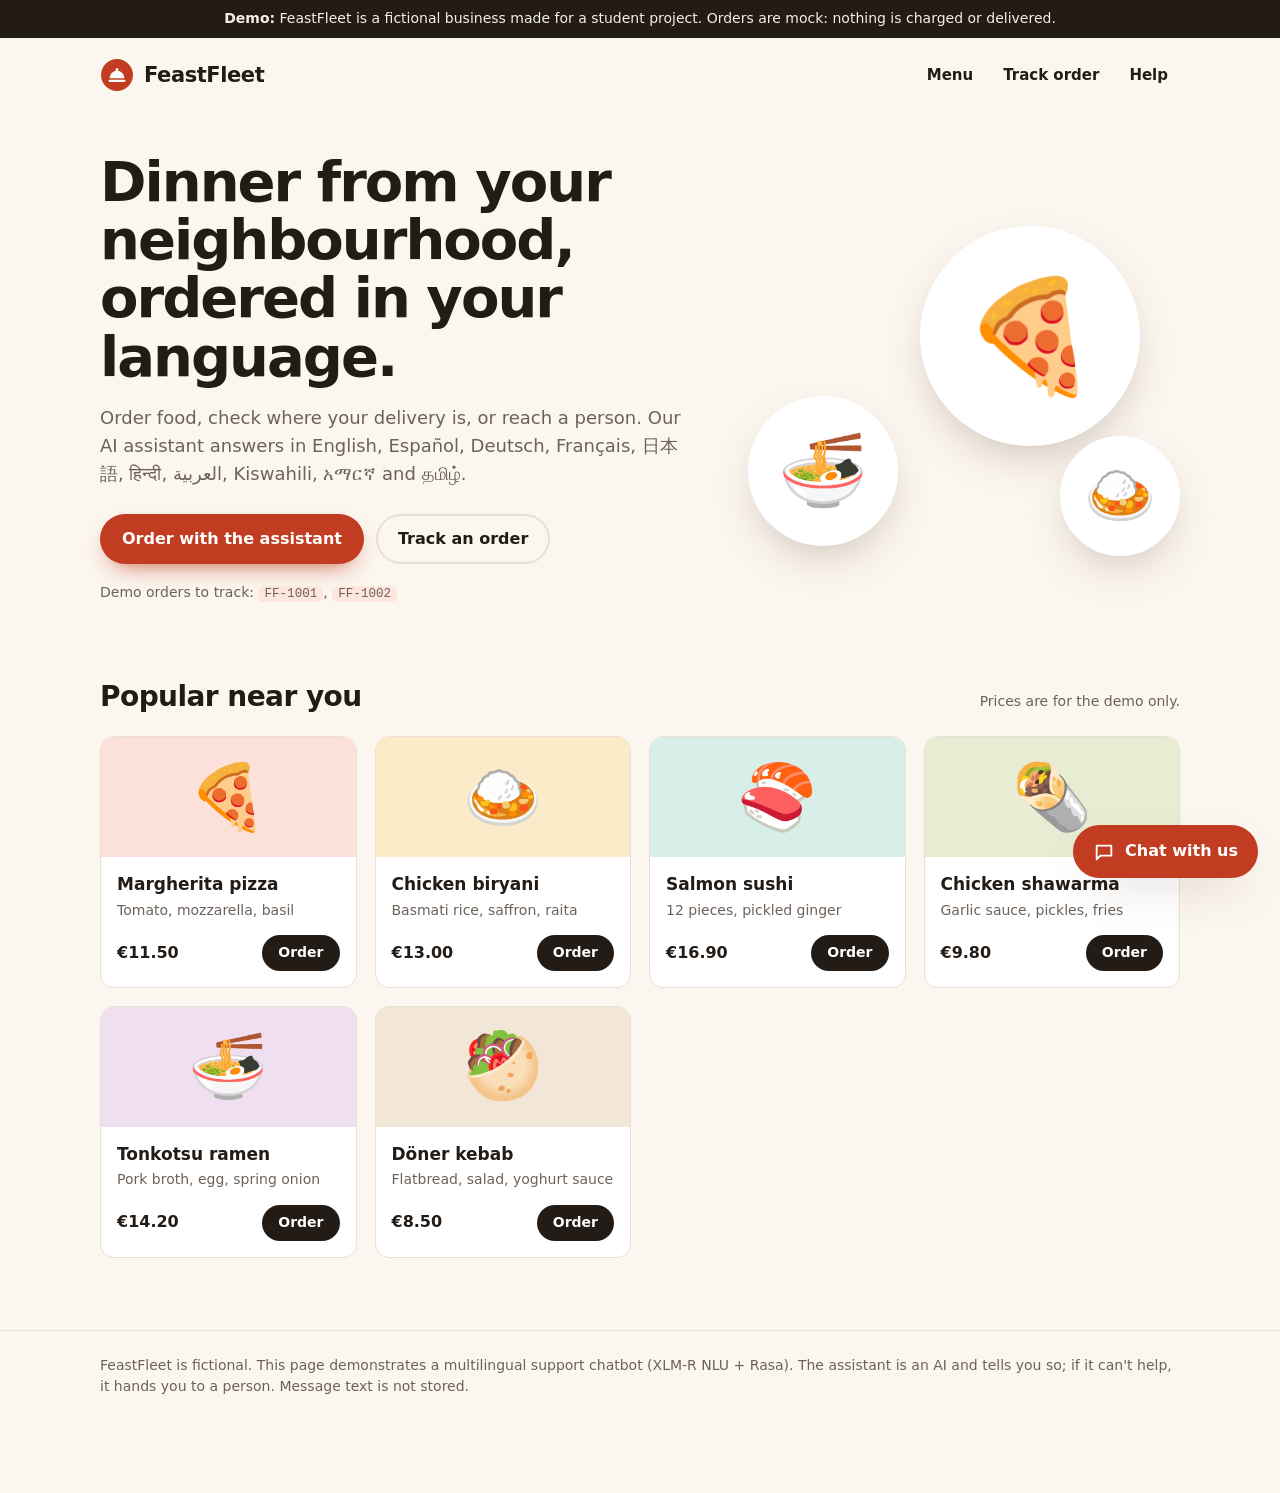
==== demo/index.html @ 53fae9b3 "Business demo site: FeastFleet storefront with multilingual chat widget - demo/: fictional storefron" ====
<!doctype html>
<html lang="en">
<head>
  <meta charset="utf-8">
  <meta name="viewport" content="width=device-width, initial-scale=1">
  <title>FeastFleet (fictional demo)</title>
  <meta name="description" content="Fictional food-delivery site demonstrating a multilingual AI support assistant.">
  <link rel="stylesheet" href="styles.css">
</head>
<body>
  <div class="demo-ribbon" role="note">
    <strong>Demo:</strong> FeastFleet is a fictional business made for a student project. Orders are mock: nothing is charged or delivered.
  </div>

  <header class="site-header">
    <a class="brand" href="#" aria-label="FeastFleet home">
      <svg class="brand-mark" viewBox="0 0 32 32" aria-hidden="true">
        <circle cx="16" cy="16" r="15" fill="var(--accent)"/>
        <path d="M9 19h14a7 7 0 0 0-14 0Z" fill="#fff"/>
        <rect x="8" y="20.5" width="16" height="2" rx="1" fill="#fff"/>
        <circle cx="16" cy="11" r="1.4" fill="#fff"/>
      </svg>
      <span>FeastFleet</span>
    </a>
    <nav class="site-nav" aria-label="Main">
      <a href="#menu">Menu</a>
      <button class="link-btn" data-open-chat="track">Track order</button>
      <button class="link-btn" data-open-chat="help">Help</button>
    </nav>
  </header>

  <main>
    <section class="hero">
      <div class="hero-text">
        <h1>Dinner from your neighbourhood, ordered in your language.</h1>
        <p class="lede">Order food, check where your delivery is, or reach a person. Our AI assistant answers in English, Español, Deutsch, Français, 日本語, हिन्दी, العربية, Kiswahili, አማርኛ and தமிழ்.</p>
        <div class="hero-actions">
          <button class="btn btn-primary" data-open-chat="order">Order with the assistant</button>
          <button class="btn btn-ghost" data-open-chat="track">Track an order</button>
        </div>
        <p class="hint">Demo orders to track: <code>FF-1001</code>, <code>FF-1002</code></p>
      </div>
      <div class="hero-art" aria-hidden="true">
        <div class="plate plate-a">🍕</div>
        <div class="plate plate-b">🍜</div>
        <div class="plate plate-c">🍛</div>
      </div>
    </section>

    <section id="menu" class="menu" aria-labelledby="menu-title">
      <div class="section-head">
        <h2 id="menu-title">Popular near you</h2>
        <p>Prices are for the demo only.</p>
      </div>
      <ul class="cards">
        <li class="card"><div class="card-art art-red" aria-hidden="true">🍕</div><div class="card-body"><h3>Margherita pizza</h3><p>Tomato, mozzarella, basil</p><div class="card-foot"><span class="price">€11.50</span><button class="btn btn-small" data-dish="pizza">Order</button></div></div></li>
        <li class="card"><div class="card-art art-amber" aria-hidden="true">🍛</div><div class="card-body"><h3>Chicken biryani</h3><p>Basmati rice, saffron, raita</p><div class="card-foot"><span class="price">€13.00</span><button class="btn btn-small" data-dish="chicken biryani">Order</button></div></div></li>
        <li class="card"><div class="card-art art-teal" aria-hidden="true">🍣</div><div class="card-body"><h3>Salmon sushi</h3><p>12 pieces, pickled ginger</p><div class="card-foot"><span class="price">€16.90</span><button class="btn btn-small" data-dish="sushi">Order</button></div></div></li>
        <li class="card"><div class="card-art art-olive" aria-hidden="true">🌯</div><div class="card-body"><h3>Chicken shawarma</h3><p>Garlic sauce, pickles, fries</p><div class="card-foot"><span class="price">€9.80</span><button class="btn btn-small" data-dish="shawarma">Order</button></div></div></li>
        <li class="card"><div class="card-art art-plum" aria-hidden="true">🍜</div><div class="card-body"><h3>Tonkotsu ramen</h3><p>Pork broth, egg, spring onion</p><div class="card-foot"><span class="price">€14.20</span><button class="btn btn-small" data-dish="ramen">Order</button></div></div></li>
        <li class="card"><div class="card-art art-sand" aria-hidden="true">🥙</div><div class="card-body"><h3>Döner kebab</h3><p>Flatbread, salad, yoghurt sauce</p><div class="card-foot"><span class="price">€8.50</span><button class="btn btn-small" data-dish="döner kebab">Order</button></div></div></li>
      </ul>
    </section>
  </main>

  <footer class="site-footer">
    <p>FeastFleet is fictional. This page demonstrates a multilingual support chatbot (XLM-R NLU + Rasa). The assistant is an AI and tells you so; if it can't help, it hands you to a person. Message text is not stored.</p>
  </footer>

  <button class="chat-launcher" id="chat-launcher" aria-controls="chat" aria-expanded="false">
    <svg viewBox="0 0 24 24" aria-hidden="true"><path d="M4 5h16v11H8l-4 4V5Z" fill="none" stroke="currentColor" stroke-width="2" stroke-linejoin="round"/></svg>
    <span>Chat with us</span>
  </button>

  <section class="chat" id="chat" aria-label="FeastFleet assistant" hidden>
    <header class="chat-head">
      <div>
        <p class="chat-title">FeastFleet assistant</p>
        <p class="chat-sub"><span class="dot" aria-hidden="true"></span> AI assistant, not a person</p>
      </div>
      <div class="chat-tools">
        <label class="sr-only" for="lang">Language</label>
        <select id="lang" title="Language"></select>
        <button class="icon-btn" id="restart" title="New conversation" aria-label="New conversation">
          <svg viewBox="0 0 24 24" aria-hidden="true"><path d="M4 12a8 8 0 1 0 2.3-5.6M4 4v4h4" fill="none" stroke="currentColor" stroke-width="2" stroke-linecap="round" stroke-linejoin="round"/></svg>
        </button>
        <button class="icon-btn" id="close" title="Close" aria-label="Close chat">
          <svg viewBox="0 0 24 24" aria-hidden="true"><path d="M6 6l12 12M18 6 6 18" fill="none" stroke="currentColor" stroke-width="2" stroke-linecap="round"/></svg>
        </button>
      </div>
    </header>
    <div class="messages" id="messages" aria-live="polite">
      <p class="empty" id="empty">Ask about ordering food or where your order is, in any of ten languages. Pick a language above, or leave it on auto-detect.</p>
    </div>
    <div class="chips" id="chips" aria-label="Suggestions"></div>
    <form class="composer" id="composer">
      <label class="sr-only" for="input">Message</label>
      <input id="input" autocomplete="off" placeholder="Type a message…" maxlength="500" dir="auto">
      <button class="send" type="submit" aria-label="Send">
        <svg viewBox="0 0 24 24" aria-hidden="true"><path d="M4 12h14M13 6l6 6-6 6" fill="none" stroke="currentColor" stroke-width="2.2" stroke-linecap="round" stroke-linejoin="round"/></svg>
      </button>
    </form>
  </section>

  <script src="app.js"></script>
</body>
</html>
---- demo/styles.css ----
/* FeastFleet demo site (fictional business). System fonts only: nothing loads from outside localhost. */
:root {
  --bg: #fbf6ef;
  --surface: #ffffff;
  --ink: #221b16;
  --muted: #6d625a;
  --line: #eadfd3;
  --accent: #c23c21;  /* 5.3:1 with white text, 4.9:1 on the page background (WCAG AA) */
  --accent-ink: #ffffff;
  --accent-soft: #fde6dd;
  --ok: #2f8f5b;
  --bot: #f3ece4;
  --radius: 14px;
  --shadow: 0 18px 50px -20px rgba(60, 30, 10, .35);
  --font: system-ui, -apple-system, "Segoe UI", Roboto, "Noto Sans", "Noto Sans Ethiopic", "Noto Sans Tamil",
          "Noto Sans Devanagari", "Noto Sans Arabic", "Noto Sans JP", sans-serif;
}

* { box-sizing: border-box; }
body { margin: 0; background: var(--bg); color: var(--ink); font: 16px/1.55 var(--font); }
button { font: inherit; cursor: pointer; }
code { font-family: ui-monospace, Consolas, monospace; background: var(--accent-soft); padding: 1px 6px; border-radius: 6px; font-size: .9em; }
.sr-only { position: absolute; width: 1px; height: 1px; overflow: hidden; clip: rect(0 0 0 0); white-space: nowrap; }
:focus-visible { outline: 3px solid var(--accent); outline-offset: 2px; }

.demo-ribbon { background: var(--ink); color: #f6efe7; font-size: 14px; text-align: center; padding: 8px 16px; }

.site-header { display: flex; align-items: center; justify-content: space-between; gap: 16px;
  max-width: 1120px; margin: 0 auto; padding: 18px 20px; }
.brand { display: flex; align-items: center; gap: 10px; color: var(--ink); text-decoration: none; font-weight: 800; font-size: 21px; letter-spacing: -.02em; }
.brand-mark { width: 34px; height: 34px; }
.site-nav { display: flex; gap: 6px; align-items: center; }
.site-nav a, .link-btn { color: var(--ink); text-decoration: none; background: none; border: 0; padding: 8px 12px; border-radius: 999px; font-weight: 600; font-size: 15px; }
.site-nav a:hover, .link-btn:hover { background: var(--accent-soft); }

.hero { max-width: 1120px; margin: 0 auto; padding: 40px 20px 56px; display: grid; grid-template-columns: 1.15fr .85fr; gap: 40px; align-items: center; }
h1 { font-size: clamp(34px, 5vw, 56px); line-height: 1.04; letter-spacing: -.035em; margin: 0 0 18px; }
.lede { color: var(--muted); font-size: 18px; max-width: 34em; margin: 0 0 26px; }
.hero-actions { display: flex; gap: 12px; flex-wrap: wrap; }
.hint { color: var(--muted); font-size: 14px; margin-top: 18px; }

.btn { border: 0; border-radius: 999px; padding: 13px 22px; font-weight: 700; transition: transform .12s ease, background .12s ease; }
.btn:active { transform: translateY(1px); }
.btn-primary { background: var(--accent); color: var(--accent-ink); box-shadow: 0 10px 24px -12px var(--accent); }
.btn-primary:hover { background: #a8321b; }
.btn-ghost { background: transparent; color: var(--ink); box-shadow: inset 0 0 0 2px var(--line); }
.btn-ghost:hover { box-shadow: inset 0 0 0 2px var(--ink); }
.btn-small { padding: 7px 16px; font-size: 14px; background: var(--ink); color: #fff; }
.btn-small:hover { background: var(--accent); }

.hero-art { position: relative; height: 340px; }
.plate { position: absolute; display: grid; place-items: center; border-radius: 50%; background: var(--surface); box-shadow: var(--shadow); }
.plate-a { width: 220px; height: 220px; font-size: 110px; right: 40px; top: 10px; }
.plate-b { width: 150px; height: 150px; font-size: 72px; left: 10px; bottom: 10px; }
.plate-c { width: 120px; height: 120px; font-size: 58px; right: 0; bottom: 0; }

.menu { max-width: 1120px; margin: 0 auto; padding: 0 20px 72px; }
.section-head { display: flex; justify-content: space-between; align-items: baseline; gap: 16px; flex-wrap: wrap; margin-bottom: 18px; }
.section-head h2 { font-size: 28px; letter-spacing: -.02em; margin: 0; }
.section-head p { color: var(--muted); margin: 0; font-size: 14px; }
.cards { list-style: none; padding: 0; margin: 0; display: grid; grid-template-columns: repeat(auto-fill, minmax(240px, 1fr)); gap: 18px; }
.card { background: var(--surface); border: 1px solid var(--line); border-radius: var(--radius); overflow: hidden; transition: transform .15s ease, box-shadow .15s ease; }
.card:hover { transform: translateY(-3px); box-shadow: var(--shadow); }
.card-art { height: 120px; display: grid; place-items: center; font-size: 64px; }
.art-red { background: #fbe1d9; } .art-amber { background: #fcebc8; } .art-teal { background: #d8efe9; }
.art-olive { background: #e7ecd2; } .art-plum { background: #efdff0; } .art-sand { background: #f2e6d6; }
.card-body { padding: 14px 16px 16px; }
.card h3 { margin: 0 0 2px; font-size: 17px; }
.card p { margin: 0 0 14px; color: var(--muted); font-size: 14px; }
.card-foot { display: flex; justify-content: space-between; align-items: center; }
.price { font-weight: 800; }

.site-footer { border-top: 1px solid var(--line); color: var(--muted); font-size: 14px; }
.site-footer p { max-width: 1120px; margin: 0 auto; padding: 24px 20px 96px; }

/* Chat */
.chat-launcher { position: fixed; right: 22px; bottom: 22px; z-index: 20; display: flex; align-items: center; gap: 10px;
  background: var(--accent); color: var(--accent-ink); border: 0; border-radius: 999px; padding: 14px 20px; font-weight: 700; box-shadow: var(--shadow); }
.chat-launcher svg { width: 22px; height: 22px; }
.chat-launcher[aria-expanded="true"] { display: none; }

.chat { position: fixed; right: 22px; bottom: 22px; z-index: 30; width: 390px; height: min(620px, calc(100vh - 44px));
  background: var(--surface); border-radius: 20px; box-shadow: 0 30px 80px -24px rgba(40, 20, 5, .5); display: flex; flex-direction: column; overflow: hidden; }
.chat[hidden] { display: none; }
.chat-head { display: flex; justify-content: space-between; align-items: center; gap: 8px; padding: 14px 14px 14px 18px; background: var(--ink); color: #fff; }
.chat-title { margin: 0; font-weight: 800; }
.chat-sub { margin: 0; font-size: 12.5px; color: #d9cfc5; display: flex; align-items: center; gap: 6px; }
.dot { width: 8px; height: 8px; border-radius: 50%; background: #5bd38f; }
.chat-tools { display: flex; align-items: center; gap: 4px; }
.chat-tools select { background: #3a302a; color: #fff; border: 0; border-radius: 8px; padding: 6px 8px; font: inherit; font-size: 13px; max-width: 132px; }
.icon-btn { background: none; border: 0; color: #fff; width: 34px; height: 34px; border-radius: 8px; display: grid; place-items: center; }
.icon-btn:hover { background: #3a302a; }
.icon-btn svg { width: 19px; height: 19px; }

.messages { flex: 1; overflow-y: auto; padding: 16px; display: flex; flex-direction: column; gap: 8px; background: #fffdfa; }
.empty { color: var(--muted); font-size: 14px; text-align: center; margin: auto 12px; }
.msg { max-width: 84%; padding: 10px 13px; border-radius: 16px; white-space: pre-wrap; overflow-wrap: anywhere; animation: pop .16s ease-out; }
.msg.user { align-self: flex-end; background: var(--accent); color: var(--accent-ink); border-bottom-right-radius: 5px; }
.msg.bot { align-self: flex-start; background: var(--bot); border-bottom-left-radius: 5px; }
.msg.system { align-self: center; background: none; color: var(--muted); font-size: 13px; text-align: center; }
.quick { display: flex; gap: 8px; flex-wrap: wrap; align-self: flex-start; }
.quick button { border: 2px solid var(--accent); color: var(--accent); background: var(--surface); border-radius: 999px; padding: 6px 16px; font-weight: 700; }
.quick button:hover:not(:disabled) { background: var(--accent); color: var(--accent-ink); }
.quick button:disabled { opacity: .45; cursor: default; }
.typing { align-self: flex-start; background: var(--bot); border-radius: 16px; padding: 12px 14px; display: flex; gap: 4px; }
.typing span { width: 7px; height: 7px; border-radius: 50%; background: var(--muted); animation: blink 1s infinite; }
.typing span:nth-child(2) { animation-delay: .15s; } .typing span:nth-child(3) { animation-delay: .3s; }

.chips { display: flex; gap: 8px; overflow-x: auto; padding: 10px 14px 4px; scrollbar-width: none; }
.chips button { flex: none; background: var(--accent-soft); color: var(--ink); border: 0; border-radius: 999px; padding: 7px 13px; font-size: 13.5px; }
.chips button:hover { background: #fbd3c4; }

.composer { display: flex; gap: 8px; padding: 10px 12px 14px; }
.composer input { flex: 1; min-width: 0; border: 1px solid var(--line); background: var(--bg); border-radius: 999px; padding: 11px 16px; font: inherit; }
.composer input:focus { outline: none; border-color: var(--accent); }
.send { width: 44px; height: 44px; border-radius: 50%; border: 0; background: var(--accent); color: #fff; display: grid; place-items: center; }
.send svg { width: 20px; height: 20px; }
.send:disabled { opacity: .5; }

@keyframes pop { from { opacity: 0; transform: translateY(4px); } to { opacity: 1; transform: none; } }
@keyframes blink { 0%, 100% { opacity: .3; } 50% { opacity: 1; } }
@media (prefers-reduced-motion: reduce) { * { animation: none !important; transition: none !important; } }

@media (max-width: 760px) {
  .hero { grid-template-columns: 1fr; padding-top: 24px; }
  .hero-art { display: none; }
  .site-nav a { display: none; }
  .chat { right: 0; bottom: 0; width: 100%; height: 100%; border-radius: 0; }
  .chat-launcher { right: 16px; bottom: 16px; }
}
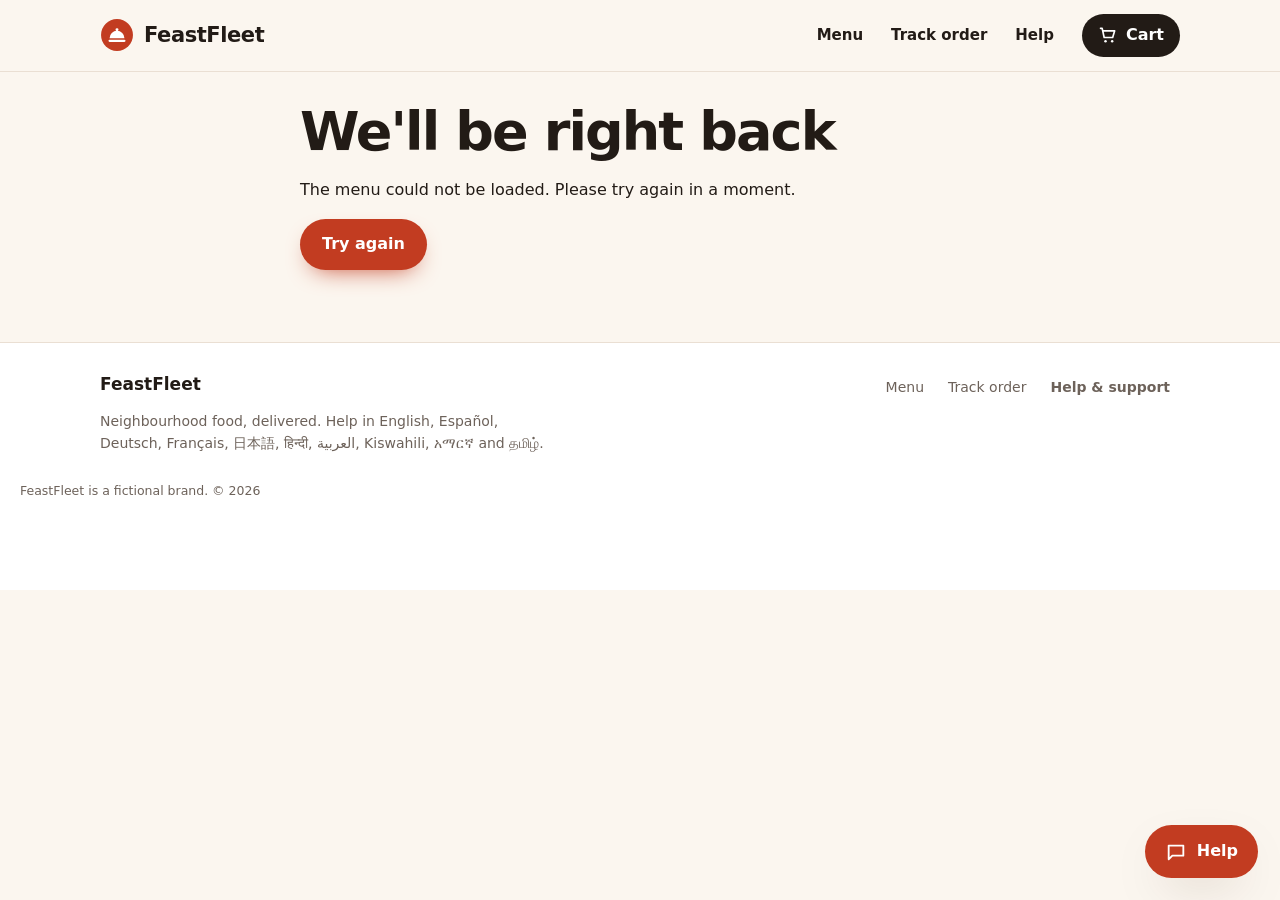
==== commit 065892b8: "FeastFleet website: menu, cart, checkout with card or cash on delivery, order tracking - src/shop: o" ====
--- a/demo/index.html
+++ b/demo/index.html
@@ -3,73 +3,68 @@
 <head>
   <meta charset="utf-8">
   <meta name="viewport" content="width=device-width, initial-scale=1">
-  <title>FeastFleet (fictional demo)</title>
-  <meta name="description" content="Fictional food-delivery site demonstrating a multilingual AI support assistant.">
+  <title>FeastFleet · Food delivery</title>
+  <meta name="description" content="Order food from your neighbourhood and get help in ten languages.">
   <link rel="stylesheet" href="styles.css">
 </head>
 <body>
-  <div class="demo-ribbon" role="note">
-    <strong>Demo:</strong> FeastFleet is a fictional business made for a student project. Orders are mock: nothing is charged or delivered.
-  </div>
-
+  <a class="skip" href="#view">Skip to content</a>
   <header class="site-header">
-    <a class="brand" href="#" aria-label="FeastFleet home">
-      <svg class="brand-mark" viewBox="0 0 32 32" aria-hidden="true">
-        <circle cx="16" cy="16" r="15" fill="var(--accent)"/>
-        <path d="M9 19h14a7 7 0 0 0-14 0Z" fill="#fff"/>
-        <rect x="8" y="20.5" width="16" height="2" rx="1" fill="#fff"/>
-        <circle cx="16" cy="11" r="1.4" fill="#fff"/>
-      </svg>
-      <span>FeastFleet</span>
-    </a>
-    <nav class="site-nav" aria-label="Main">
-      <a href="#menu">Menu</a>
-      <button class="link-btn" data-open-chat="track">Track order</button>
-      <button class="link-btn" data-open-chat="help">Help</button>
-    </nav>
+    <div class="wrap header-row">
+      <a class="brand" href="#/" aria-label="FeastFleet home">
+        <svg class="brand-mark" viewBox="0 0 32 32" aria-hidden="true">
+          <circle cx="16" cy="16" r="15" fill="var(--accent)"/>
+          <path d="M9 19h14a7 7 0 0 0-14 0Z" fill="#fff"/>
+          <rect x="8" y="20.5" width="16" height="2" rx="1" fill="#fff"/>
+          <circle cx="16" cy="11" r="1.4" fill="#fff"/>
+        </svg>
+        <span>FeastFleet</span>
+      </a>
+      <nav class="site-nav" aria-label="Main">
+        <a href="#/">Menu</a>
+        <a href="#/track">Track order</a>
+        <button class="link-btn" type="button" data-open-chat>Help</button>
+      </nav>
+      <button class="cart-btn" id="cart-btn" type="button" aria-controls="cart" aria-expanded="false">
+        <svg viewBox="0 0 24 24" aria-hidden="true"><path d="M3 4h2l2.4 11h10.2L20 7H6.2" fill="none" stroke="currentColor" stroke-width="2" stroke-linecap="round" stroke-linejoin="round"/><circle cx="9" cy="19.5" r="1.5" fill="currentColor"/><circle cx="17" cy="19.5" r="1.5" fill="currentColor"/></svg>
+        <span>Cart</span>
+        <span class="badge" id="cart-count" aria-live="polite">0</span>
+      </button>
+    </div>
   </header>
 
-  <main>
-    <section class="hero">
-      <div class="hero-text">
-        <h1>Dinner from your neighbourhood, ordered in your language.</h1>
-        <p class="lede">Order food, check where your delivery is, or reach a person. Our AI assistant answers in English, Español, Deutsch, Français, 日本語, हिन्दी, العربية, Kiswahili, አማርኛ and தமிழ்.</p>
-        <div class="hero-actions">
-          <button class="btn btn-primary" data-open-chat="order">Order with the assistant</button>
-          <button class="btn btn-ghost" data-open-chat="track">Track an order</button>
-        </div>
-        <p class="hint">Demo orders to track: <code>FF-1001</code>, <code>FF-1002</code></p>
-      </div>
-      <div class="hero-art" aria-hidden="true">
-        <div class="plate plate-a">🍕</div>
-        <div class="plate plate-b">🍜</div>
-        <div class="plate plate-c">🍛</div>
-      </div>
-    </section>
+  <main id="view" tabindex="-1"></main>
 
-    <section id="menu" class="menu" aria-labelledby="menu-title">
-      <div class="section-head">
-        <h2 id="menu-title">Popular near you</h2>
-        <p>Prices are for the demo only.</p>
-      </div>
-      <ul class="cards">
-        <li class="card"><div class="card-art art-red" aria-hidden="true">🍕</div><div class="card-body"><h3>Margherita pizza</h3><p>Tomato, mozzarella, basil</p><div class="card-foot"><span class="price">€11.50</span><button class="btn btn-small" data-dish="pizza">Order</button></div></div></li>
-        <li class="card"><div class="card-art art-amber" aria-hidden="true">🍛</div><div class="card-body"><h3>Chicken biryani</h3><p>Basmati rice, saffron, raita</p><div class="card-foot"><span class="price">€13.00</span><button class="btn btn-small" data-dish="chicken biryani">Order</button></div></div></li>
-        <li class="card"><div class="card-art art-teal" aria-hidden="true">🍣</div><div class="card-body"><h3>Salmon sushi</h3><p>12 pieces, pickled ginger</p><div class="card-foot"><span class="price">€16.90</span><button class="btn btn-small" data-dish="sushi">Order</button></div></div></li>
-        <li class="card"><div class="card-art art-olive" aria-hidden="true">🌯</div><div class="card-body"><h3>Chicken shawarma</h3><p>Garlic sauce, pickles, fries</p><div class="card-foot"><span class="price">€9.80</span><button class="btn btn-small" data-dish="shawarma">Order</button></div></div></li>
-        <li class="card"><div class="card-art art-plum" aria-hidden="true">🍜</div><div class="card-body"><h3>Tonkotsu ramen</h3><p>Pork broth, egg, spring onion</p><div class="card-foot"><span class="price">€14.20</span><button class="btn btn-small" data-dish="ramen">Order</button></div></div></li>
-        <li class="card"><div class="card-art art-sand" aria-hidden="true">🥙</div><div class="card-body"><h3>Döner kebab</h3><p>Flatbread, salad, yoghurt sauce</p><div class="card-foot"><span class="price">€8.50</span><button class="btn btn-small" data-dish="döner kebab">Order</button></div></div></li>
-      </ul>
-    </section>
-  </main>
+  <div class="scrim" id="scrim" hidden></div>
+  <aside class="drawer" id="cart" aria-label="Your cart" hidden>
+    <div class="drawer-head">
+      <h2>Your order</h2>
+      <button class="icon-btn dark" id="cart-close" type="button" aria-label="Close cart">
+        <svg viewBox="0 0 24 24" aria-hidden="true"><path d="M6 6l12 12M18 6 6 18" fill="none" stroke="currentColor" stroke-width="2" stroke-linecap="round"/></svg>
+      </button>
+    </div>
+    <div class="drawer-body" id="cart-body"></div>
+    <div class="drawer-foot" id="cart-foot"></div>
+  </aside>
 
   <footer class="site-footer">
-    <p>FeastFleet is fictional. This page demonstrates a multilingual support chatbot (XLM-R NLU + Rasa). The assistant is an AI and tells you so; if it can't help, it hands you to a person. Message text is not stored.</p>
+    <div class="wrap footer-row">
+      <div>
+        <p class="footer-brand">FeastFleet</p>
+        <p>Neighbourhood food, delivered. Help in English, Español, Deutsch, Français, 日本語, हिन्दी, العربية, Kiswahili, አማርኛ and தமிழ்.</p>
+      </div>
+      <nav aria-label="Footer">
+        <a href="#/">Menu</a>
+        <a href="#/track">Track order</a>
+        <button class="link-btn" type="button" data-open-chat>Help &amp; support</button>
+      </nav>
+    </div>
+    <p class="wrap legal">FeastFleet is a fictional brand. © 2026</p>
   </footer>
 
-  <button class="chat-launcher" id="chat-launcher" aria-controls="chat" aria-expanded="false">
+  <button class="chat-launcher" id="chat-launcher" type="button" aria-controls="chat" aria-expanded="false">
     <svg viewBox="0 0 24 24" aria-hidden="true"><path d="M4 5h16v11H8l-4 4V5Z" fill="none" stroke="currentColor" stroke-width="2" stroke-linejoin="round"/></svg>
-    <span>Chat with us</span>
+    <span>Help</span>
   </button>
 
   <section class="chat" id="chat" aria-label="FeastFleet assistant" hidden>
@@ -81,16 +76,16 @@
       <div class="chat-tools">
         <label class="sr-only" for="lang">Language</label>
         <select id="lang" title="Language"></select>
-        <button class="icon-btn" id="restart" title="New conversation" aria-label="New conversation">
+        <button class="icon-btn" id="restart" type="button" title="New conversation" aria-label="New conversation">
           <svg viewBox="0 0 24 24" aria-hidden="true"><path d="M4 12a8 8 0 1 0 2.3-5.6M4 4v4h4" fill="none" stroke="currentColor" stroke-width="2" stroke-linecap="round" stroke-linejoin="round"/></svg>
         </button>
-        <button class="icon-btn" id="close" title="Close" aria-label="Close chat">
+        <button class="icon-btn" id="close" type="button" title="Close" aria-label="Close chat">
           <svg viewBox="0 0 24 24" aria-hidden="true"><path d="M6 6l12 12M18 6 6 18" fill="none" stroke="currentColor" stroke-width="2" stroke-linecap="round"/></svg>
         </button>
       </div>
     </header>
     <div class="messages" id="messages" aria-live="polite">
-      <p class="empty" id="empty">Ask about ordering food or where your order is, in any of ten languages. Pick a language above, or leave it on auto-detect.</p>
+      <p class="empty" id="empty">Order food, track an order or get help, in any of ten languages.</p>
     </div>
     <div class="chips" id="chips" aria-label="Suggestions"></div>
     <form class="composer" id="composer">
@@ -102,6 +97,9 @@
     </form>
   </section>
 
+  <div class="toast" id="toast" role="status" aria-live="polite" hidden></div>
+
   <script src="app.js"></script>
+  <script src="chat.js"></script>
 </body>
 </html>
--- a/demo/styles.css
+++ b/demo/styles.css
@@ -1,4 +1,4 @@
-/* FeastFleet demo site (fictional business). System fonts only: nothing loads from outside localhost. */
+/* FeastFleet storefront. System fonts only: nothing loads from outside this site. */
 :root {
   --bg: #fbf6ef;
   --surface: #ffffff;
@@ -6,10 +6,12 @@
   --muted: #6d625a;
   --line: #eadfd3;
   --accent: #c23c21;  /* 5.3:1 with white text, 4.9:1 on the page background (WCAG AA) */
+  --accent-hover: #a8321b;
   --accent-ink: #ffffff;
   --accent-soft: #fde6dd;
-  --ok: #2f8f5b;
+  --ok: #23774a;
   --bot: #f3ece4;
+  --danger: #b3261e;
   --radius: 14px;
   --shadow: 0 18px 50px -20px rgba(60, 30, 10, .35);
   --font: system-ui, -apple-system, "Segoe UI", Roboto, "Noto Sans", "Noto Sans Ethiopic", "Noto Sans Tamil",
@@ -18,80 +20,187 @@
 
 * { box-sizing: border-box; }
 body { margin: 0; background: var(--bg); color: var(--ink); font: 16px/1.55 var(--font); }
-button { font: inherit; cursor: pointer; }
-code { font-family: ui-monospace, Consolas, monospace; background: var(--accent-soft); padding: 1px 6px; border-radius: 6px; font-size: .9em; }
+button, input, select, textarea { font: inherit; color: inherit; }
+button { cursor: pointer; }
+.wrap { max-width: 1120px; margin: 0 auto; padding-left: 20px; padding-right: 20px; }
 .sr-only { position: absolute; width: 1px; height: 1px; overflow: hidden; clip: rect(0 0 0 0); white-space: nowrap; }
+.muted { color: var(--muted); }
+.small { font-size: 13px; }
 :focus-visible { outline: 3px solid var(--accent); outline-offset: 2px; }
-
-.demo-ribbon { background: var(--ink); color: #f6efe7; font-size: 14px; text-align: center; padding: 8px 16px; }
-
-.site-header { display: flex; align-items: center; justify-content: space-between; gap: 16px;
-  max-width: 1120px; margin: 0 auto; padding: 18px 20px; }
-.brand { display: flex; align-items: center; gap: 10px; color: var(--ink); text-decoration: none; font-weight: 800; font-size: 21px; letter-spacing: -.02em; }
+.skip { position: absolute; left: -999px; top: 8px; background: var(--ink); color: #fff; padding: 8px 14px; border-radius: 8px; z-index: 100; }
+.skip:focus { left: 8px; }
+main:focus { outline: none; }
+hr { border: 0; border-top: 1px solid var(--line); margin: 12px 0; }
+
+/* Header */
+.site-header { position: sticky; top: 0; z-index: 15; background: rgba(251, 246, 239, .92); backdrop-filter: blur(8px); border-bottom: 1px solid var(--line); }
+.header-row { display: flex; align-items: center; gap: 16px; padding-top: 14px; padding-bottom: 14px; }
+.brand { display: flex; align-items: center; gap: 10px; color: var(--ink); text-decoration: none; font-weight: 800; font-size: 21px; letter-spacing: -.02em; margin-right: auto; }
 .brand-mark { width: 34px; height: 34px; }
-.site-nav { display: flex; gap: 6px; align-items: center; }
+.site-nav { display: flex; gap: 4px; align-items: center; }
 .site-nav a, .link-btn { color: var(--ink); text-decoration: none; background: none; border: 0; padding: 8px 12px; border-radius: 999px; font-weight: 600; font-size: 15px; }
 .site-nav a:hover, .link-btn:hover { background: var(--accent-soft); }
-
-.hero { max-width: 1120px; margin: 0 auto; padding: 40px 20px 56px; display: grid; grid-template-columns: 1.15fr .85fr; gap: 40px; align-items: center; }
-h1 { font-size: clamp(34px, 5vw, 56px); line-height: 1.04; letter-spacing: -.035em; margin: 0 0 18px; }
-.lede { color: var(--muted); font-size: 18px; max-width: 34em; margin: 0 0 26px; }
-.hero-actions { display: flex; gap: 12px; flex-wrap: wrap; }
-.hint { color: var(--muted); font-size: 14px; margin-top: 18px; }
-
-.btn { border: 0; border-radius: 999px; padding: 13px 22px; font-weight: 700; transition: transform .12s ease, background .12s ease; }
+.cart-btn { display: flex; align-items: center; gap: 8px; background: var(--ink); color: #fff; border: 0; border-radius: 999px; padding: 9px 16px; font-weight: 700; }
+.cart-btn svg { width: 20px; height: 20px; }
+.badge { background: var(--accent); color: #fff; border-radius: 999px; min-width: 22px; height: 22px; padding: 0 6px; display: grid; place-items: center; font-size: 13px; }
+.badge[hidden] { display: none; }
+
+/* Buttons */
+.btn { display: inline-flex; align-items: center; justify-content: center; border: 0; border-radius: 999px; padding: 13px 22px; font-weight: 700; text-decoration: none; transition: transform .12s ease, background .12s ease, box-shadow .12s ease; }
 .btn:active { transform: translateY(1px); }
+.btn:disabled { opacity: .6; cursor: progress; }
+.btn.block { width: 100%; }
 .btn-primary { background: var(--accent); color: var(--accent-ink); box-shadow: 0 10px 24px -12px var(--accent); }
-.btn-primary:hover { background: #a8321b; }
+.btn-primary:hover { background: var(--accent-hover); }
 .btn-ghost { background: transparent; color: var(--ink); box-shadow: inset 0 0 0 2px var(--line); }
 .btn-ghost:hover { box-shadow: inset 0 0 0 2px var(--ink); }
-.btn-small { padding: 7px 16px; font-size: 14px; background: var(--ink); color: #fff; }
+.btn-small { padding: 7px 18px; font-size: 14px; background: var(--ink); color: #fff; }
 .btn-small:hover { background: var(--accent); }
 
-.hero-art { position: relative; height: 340px; }
+/* Home */
+.hero { padding-top: 48px; padding-bottom: 36px; display: grid; grid-template-columns: 1.15fr .85fr; gap: 40px; align-items: center; }
+h1 { font-size: clamp(32px, 5vw, 54px); line-height: 1.05; letter-spacing: -.035em; margin: 0 0 18px; }
+.lede { color: var(--muted); font-size: 18px; max-width: 34em; margin: 0 0 26px; }
+.hero-actions { display: flex; gap: 12px; flex-wrap: wrap; margin-top: 8px; }
+.hero-art { position: relative; height: 320px; }
 .plate { position: absolute; display: grid; place-items: center; border-radius: 50%; background: var(--surface); box-shadow: var(--shadow); }
-.plate-a { width: 220px; height: 220px; font-size: 110px; right: 40px; top: 10px; }
-.plate-b { width: 150px; height: 150px; font-size: 72px; left: 10px; bottom: 10px; }
-.plate-c { width: 120px; height: 120px; font-size: 58px; right: 0; bottom: 0; }
-
-.menu { max-width: 1120px; margin: 0 auto; padding: 0 20px 72px; }
-.section-head { display: flex; justify-content: space-between; align-items: baseline; gap: 16px; flex-wrap: wrap; margin-bottom: 18px; }
-.section-head h2 { font-size: 28px; letter-spacing: -.02em; margin: 0; }
-.section-head p { color: var(--muted); margin: 0; font-size: 14px; }
+.plate-a { width: 210px; height: 210px; font-size: 104px; right: 40px; top: 0; }
+.plate-b { width: 145px; height: 145px; font-size: 70px; left: 10px; bottom: 10px; }
+.plate-c { width: 118px; height: 118px; font-size: 56px; right: 0; bottom: 0; }
+.perks { list-style: none; display: grid; grid-template-columns: repeat(4, 1fr); gap: 12px; margin-top: 0; margin-bottom: 40px; }
+.perks li { background: var(--surface); border: 1px solid var(--line); border-radius: var(--radius); padding: 14px 16px; font-size: 14px; color: var(--muted); }
+.perks strong { color: var(--ink); display: block; font-size: 16px; }
+
+.menu { padding-bottom: 72px; scroll-margin-top: 80px; }
+.section-head h2 { font-size: 28px; letter-spacing: -.02em; margin: 0 0 14px; }
+.cats { display: flex; gap: 8px; flex-wrap: wrap; margin-bottom: 18px; }
+.cat { border: 1px solid var(--line); background: var(--surface); border-radius: 999px; padding: 7px 15px; font-weight: 600; font-size: 14px; }
+.cat:hover { border-color: var(--ink); }
+.cat[aria-pressed="true"] { background: var(--ink); color: #fff; border-color: var(--ink); }
 .cards { list-style: none; padding: 0; margin: 0; display: grid; grid-template-columns: repeat(auto-fill, minmax(240px, 1fr)); gap: 18px; }
-.card { background: var(--surface); border: 1px solid var(--line); border-radius: var(--radius); overflow: hidden; transition: transform .15s ease, box-shadow .15s ease; }
+.card { background: var(--surface); border: 1px solid var(--line); border-radius: var(--radius); overflow: hidden; display: flex; flex-direction: column; transition: transform .15s ease, box-shadow .15s ease; }
 .card:hover { transform: translateY(-3px); box-shadow: var(--shadow); }
-.card-art { height: 120px; display: grid; place-items: center; font-size: 64px; }
-.art-red { background: #fbe1d9; } .art-amber { background: #fcebc8; } .art-teal { background: #d8efe9; }
-.art-olive { background: #e7ecd2; } .art-plum { background: #efdff0; } .art-sand { background: #f2e6d6; }
-.card-body { padding: 14px 16px 16px; }
+.card-art { height: 116px; display: grid; place-items: center; font-size: 60px; }
+.art-0 { background: #fbe1d9; } .art-1 { background: #fcebc8; } .art-2 { background: #d8efe9; }
+.art-3 { background: #e7ecd2; } .art-4 { background: #efdff0; } .art-5 { background: #f2e6d6; }
+.card-body { padding: 14px 16px 16px; display: flex; flex-direction: column; flex: 1; }
 .card h3 { margin: 0 0 2px; font-size: 17px; }
-.card p { margin: 0 0 14px; color: var(--muted); font-size: 14px; }
-.card-foot { display: flex; justify-content: space-between; align-items: center; }
+.card p { margin: 0 0 14px; color: var(--muted); font-size: 14px; flex: 1; }
+.card-foot { display: flex; justify-content: space-between; align-items: center; min-height: 36px; }
 .price { font-weight: 800; }
-
-.site-footer { border-top: 1px solid var(--line); color: var(--muted); font-size: 14px; }
-.site-footer p { max-width: 1120px; margin: 0 auto; padding: 24px 20px 96px; }
+.stepper { display: inline-flex; align-items: center; gap: 4px; background: var(--accent-soft); border-radius: 999px; padding: 3px; }
+.stepper button { width: 30px; height: 30px; border-radius: 50%; border: 0; background: var(--surface); font-weight: 800; font-size: 17px; line-height: 1; }
+.stepper button:hover { background: var(--accent); color: #fff; }
+.stepper span { min-width: 22px; text-align: center; font-weight: 700; }
+
+/* Cart drawer */
+.scrim { position: fixed; inset: 0; background: rgba(34, 27, 22, .35); z-index: 40; }
+.scrim[hidden], .drawer[hidden] { display: none; }
+.drawer { position: fixed; top: 0; right: 0; bottom: 0; width: min(420px, 100%); background: var(--surface); z-index: 41; display: flex; flex-direction: column; box-shadow: -20px 0 60px -30px rgba(0, 0, 0, .4); animation: slide .2s ease-out; }
+.drawer-head { display: flex; justify-content: space-between; align-items: center; padding: 18px 20px; border-bottom: 1px solid var(--line); }
+.drawer-head h2 { margin: 0; font-size: 20px; }
+.drawer-body { flex: 1; overflow-y: auto; padding: 8px 20px; }
+.drawer-foot { padding: 16px 20px 20px; border-top: 1px solid var(--line); display: grid; gap: 6px; }
+.drawer-foot .btn { margin-top: 8px; }
+.cart-line { display: flex; align-items: center; gap: 12px; padding: 12px 0; border-bottom: 1px solid var(--line); }
+.cart-emoji { font-size: 28px; width: 44px; height: 44px; display: grid; place-items: center; background: var(--bg); border-radius: 12px; }
+.cart-info { flex: 1; min-width: 0; }
+.cart-info p { margin: 0; }
+.cart-name { font-weight: 700; }
+.empty-cart { text-align: center; padding: 48px 0; }
+.empty-cart .big { font-size: 44px; margin: 0; }
+.free-hint { margin: 0 0 6px; font-size: 14px; color: var(--muted); }
+.free-hint.ok { color: var(--ok); font-weight: 600; }
+.sum-row { display: flex; justify-content: space-between; gap: 12px; font-size: 15px; padding: 2px 0; }
+.sum-row.total { font-weight: 800; font-size: 17px; padding-top: 6px; }
+
+/* Pages */
+.page { padding-top: 32px; padding-bottom: 72px; }
+.narrow { max-width: 720px; }
+.back { color: var(--muted); text-decoration: none; font-weight: 600; font-size: 14px; display: inline-block; margin-bottom: 10px; }
+.back:hover { color: var(--ink); }
+
+/* Checkout */
+.checkout { display: grid; grid-template-columns: 1fr 360px; gap: 28px; align-items: start; }
+.checkout-main { display: grid; gap: 18px; }
+fieldset { border: 1px solid var(--line); background: var(--surface); border-radius: var(--radius); padding: 18px 20px 8px; margin: 0; }
+legend { font-weight: 800; font-size: 17px; padding: 0 6px; margin-left: -6px; }
+.radio-row { display: grid; grid-template-columns: 1fr 1fr; gap: 12px; margin: 8px 0 14px; }
+.radio-card { display: flex; gap: 12px; align-items: flex-start; border: 2px solid var(--line); border-radius: 12px; padding: 12px 14px; cursor: pointer; }
+.radio-card:has(input:checked) { border-color: var(--accent); background: #fff7f4; }
+.radio-card input { margin-top: 4px; accent-color: var(--accent); }
+.radio-card span { display: grid; }
+.radio-card .muted { font-size: 13.5px; }
+.field { margin-bottom: 12px; }
+.field[hidden] { display: none; }
+.field label { display: block; font-weight: 600; font-size: 14px; margin-bottom: 5px; }
+.field input, .field textarea, .track-form input { width: 100%; border: 1px solid #d9cbbd; border-radius: 10px; padding: 11px 13px; background: #fff; }
+.field input:focus, .field textarea:focus, .track-form input:focus { outline: none; border-color: var(--accent); box-shadow: 0 0 0 3px var(--accent-soft); }
+.field [aria-invalid="true"] { border-color: var(--danger); }
+.field textarea { resize: vertical; }
+.two { display: grid; grid-template-columns: 1fr 1fr; gap: 12px; }
+.error { color: var(--danger); font-size: 13.5px; margin: 4px 0 0; min-height: 0; }
+.error:empty { display: none; }
+.form-error { margin-bottom: 10px; }
+.hint-text { font-size: 13px; color: var(--muted); margin: 4px 0 0; }
+.card-panel { border-top: 1px dashed var(--line); padding-top: 12px; margin-bottom: 10px; }
+.card-panel[hidden] { display: none; }
+.test-mode { background: #fff4d6; border: 1px solid #f0d58a; border-radius: 10px; padding: 9px 12px; font-size: 13px; color: #5b4500; margin: 0 0 14px; }
+.test-mode strong { background: #5b4500; color: #fff4d6; border-radius: 6px; padding: 1px 7px; margin-right: 6px; font-size: 11.5px; letter-spacing: .04em; text-transform: uppercase; }
+.checkout-summary { position: sticky; top: 92px; background: var(--surface); border: 1px solid var(--line); border-radius: var(--radius); padding: 18px 20px 20px; }
+.checkout-summary h2 { margin: 0 0 10px; font-size: 19px; }
+.checkout-summary .btn { margin-top: 14px; }
+
+/* Order status */
+.order-head { display: flex; gap: 16px; align-items: flex-start; margin-bottom: 18px; }
+.order-head h1 { font-size: clamp(26px, 4vw, 36px); margin-bottom: 6px; }
+.order-head p { margin: 0; }
+.check { flex: none; width: 52px; height: 52px; border-radius: 50%; background: var(--ok); color: #fff; display: grid; place-items: center; font-size: 26px; font-weight: 800; }
+.eta { background: var(--ink); color: #fff; border-radius: var(--radius); padding: 16px 20px; font-size: 20px; font-weight: 800; margin-bottom: 18px; }
+.timeline { list-style: none; padding: 0; margin: 0 0 24px; display: grid; gap: 0; }
+.timeline li { position: relative; padding: 0 0 18px 34px; color: var(--muted); }
+.timeline li::before { content: ""; position: absolute; left: 0; top: 3px; width: 18px; height: 18px; border-radius: 50%; border: 2px solid var(--line); background: var(--surface); }
+.timeline li::after { content: ""; position: absolute; left: 9px; top: 23px; bottom: 2px; width: 2px; background: var(--line); }
+.timeline li:last-child::after { display: none; }
+.timeline li.done { color: var(--ink); }
+.timeline li.done::before { background: var(--ok); border-color: var(--ok); }
+.timeline li.done::after { background: var(--ok); }
+.timeline li.current { color: var(--ink); font-weight: 800; }
+.timeline li.current::before { border-color: var(--accent); box-shadow: 0 0 0 4px var(--accent-soft); }
+.order-box { background: var(--surface); border: 1px solid var(--line); border-radius: var(--radius); padding: 18px 20px; margin-bottom: 20px; }
+.order-box h2 { margin: 0 0 10px; font-size: 18px; }
+.track-form { display: flex; gap: 10px; margin: 18px 0 10px; max-width: 460px; }
+
+/* Footer */
+.site-footer { border-top: 1px solid var(--line); color: var(--muted); font-size: 14px; background: var(--surface); }
+.footer-row { display: flex; justify-content: space-between; gap: 24px; flex-wrap: wrap; padding-top: 28px; padding-bottom: 12px; }
+.footer-row > div { max-width: 460px; }
+.footer-brand { color: var(--ink); font-weight: 800; font-size: 17px; margin: 0 0 4px; }
+.footer-row nav { display: flex; gap: 4px; flex-wrap: wrap; align-items: flex-start; }
+.footer-row nav a, .footer-row .link-btn { color: var(--muted); text-decoration: none; font-size: 14px; padding: 6px 10px; }
+.legal { padding-bottom: 90px; font-size: 12.5px; margin: 0; }
+
+/* Toast */
+.toast { position: fixed; left: 50%; bottom: 24px; transform: translateX(-50%); background: var(--ink); color: #fff; padding: 11px 18px; border-radius: 999px; font-weight: 600; font-size: 14px; z-index: 50; box-shadow: var(--shadow); }
+.toast[hidden] { display: none; }
 
 /* Chat */
-.chat-launcher { position: fixed; right: 22px; bottom: 22px; z-index: 20; display: flex; align-items: center; gap: 10px;
-  background: var(--accent); color: var(--accent-ink); border: 0; border-radius: 999px; padding: 14px 20px; font-weight: 700; box-shadow: var(--shadow); }
+.chat-launcher { position: fixed; right: 22px; bottom: 22px; z-index: 20; display: flex; align-items: center; gap: 10px; background: var(--accent); color: var(--accent-ink); border: 0; border-radius: 999px; padding: 14px 20px; font-weight: 700; box-shadow: var(--shadow); }
 .chat-launcher svg { width: 22px; height: 22px; }
 .chat-launcher[aria-expanded="true"] { display: none; }
-
-.chat { position: fixed; right: 22px; bottom: 22px; z-index: 30; width: 390px; height: min(620px, calc(100vh - 44px));
-  background: var(--surface); border-radius: 20px; box-shadow: 0 30px 80px -24px rgba(40, 20, 5, .5); display: flex; flex-direction: column; overflow: hidden; }
+.chat { position: fixed; right: 22px; bottom: 22px; z-index: 30; width: 390px; height: min(620px, calc(100vh - 44px)); background: var(--surface); border-radius: 20px; box-shadow: 0 30px 80px -24px rgba(40, 20, 5, .5); display: flex; flex-direction: column; overflow: hidden; }
 .chat[hidden] { display: none; }
 .chat-head { display: flex; justify-content: space-between; align-items: center; gap: 8px; padding: 14px 14px 14px 18px; background: var(--ink); color: #fff; }
 .chat-title { margin: 0; font-weight: 800; }
 .chat-sub { margin: 0; font-size: 12.5px; color: #d9cfc5; display: flex; align-items: center; gap: 6px; }
 .dot { width: 8px; height: 8px; border-radius: 50%; background: #5bd38f; }
 .chat-tools { display: flex; align-items: center; gap: 4px; }
-.chat-tools select { background: #3a302a; color: #fff; border: 0; border-radius: 8px; padding: 6px 8px; font: inherit; font-size: 13px; max-width: 132px; }
+.chat-tools select { background: #3a302a; color: #fff; border: 0; border-radius: 8px; padding: 6px 8px; font-size: 13px; max-width: 132px; }
 .icon-btn { background: none; border: 0; color: #fff; width: 34px; height: 34px; border-radius: 8px; display: grid; place-items: center; }
 .icon-btn:hover { background: #3a302a; }
+.icon-btn.dark { color: var(--ink); }
+.icon-btn.dark:hover { background: var(--bg); }
 .icon-btn svg { width: 19px; height: 19px; }
-
 .messages { flex: 1; overflow-y: auto; padding: 16px; display: flex; flex-direction: column; gap: 8px; background: #fffdfa; }
 .empty { color: var(--muted); font-size: 14px; text-align: center; margin: auto 12px; }
 .msg { max-width: 84%; padding: 10px 13px; border-radius: 16px; white-space: pre-wrap; overflow-wrap: anywhere; animation: pop .16s ease-out; }
@@ -105,13 +214,11 @@
 .typing { align-self: flex-start; background: var(--bot); border-radius: 16px; padding: 12px 14px; display: flex; gap: 4px; }
 .typing span { width: 7px; height: 7px; border-radius: 50%; background: var(--muted); animation: blink 1s infinite; }
 .typing span:nth-child(2) { animation-delay: .15s; } .typing span:nth-child(3) { animation-delay: .3s; }
-
 .chips { display: flex; gap: 8px; overflow-x: auto; padding: 10px 14px 4px; scrollbar-width: none; }
 .chips button { flex: none; background: var(--accent-soft); color: var(--ink); border: 0; border-radius: 999px; padding: 7px 13px; font-size: 13.5px; }
 .chips button:hover { background: #fbd3c4; }
-
 .composer { display: flex; gap: 8px; padding: 10px 12px 14px; }
-.composer input { flex: 1; min-width: 0; border: 1px solid var(--line); background: var(--bg); border-radius: 999px; padding: 11px 16px; font: inherit; }
+.composer input { flex: 1; min-width: 0; border: 1px solid var(--line); background: var(--bg); border-radius: 999px; padding: 11px 16px; }
 .composer input:focus { outline: none; border-color: var(--accent); }
 .send { width: 44px; height: 44px; border-radius: 50%; border: 0; background: var(--accent); color: #fff; display: grid; place-items: center; }
 .send svg { width: 20px; height: 20px; }
@@ -119,12 +226,20 @@
 
 @keyframes pop { from { opacity: 0; transform: translateY(4px); } to { opacity: 1; transform: none; } }
 @keyframes blink { 0%, 100% { opacity: .3; } 50% { opacity: 1; } }
+@keyframes slide { from { transform: translateX(30px); opacity: 0; } to { transform: none; opacity: 1; } }
 @media (prefers-reduced-motion: reduce) { * { animation: none !important; transition: none !important; } }
 
+@media (max-width: 900px) {
+  .checkout { grid-template-columns: 1fr; }
+  .checkout-summary { position: static; }
+  .perks { grid-template-columns: 1fr 1fr; }
+}
 @media (max-width: 760px) {
-  .hero { grid-template-columns: 1fr; padding-top: 24px; }
+  .hero { grid-template-columns: 1fr; padding-top: 28px; }
   .hero-art { display: none; }
-  .site-nav a { display: none; }
+  .site-nav a[href="#/"] { display: none; }
+  .cart-btn span:not(.badge) { display: none; }
+  .radio-row, .two { grid-template-columns: 1fr; }
   .chat { right: 0; bottom: 0; width: 100%; height: 100%; border-radius: 0; }
   .chat-launcher { right: 16px; bottom: 16px; }
 }
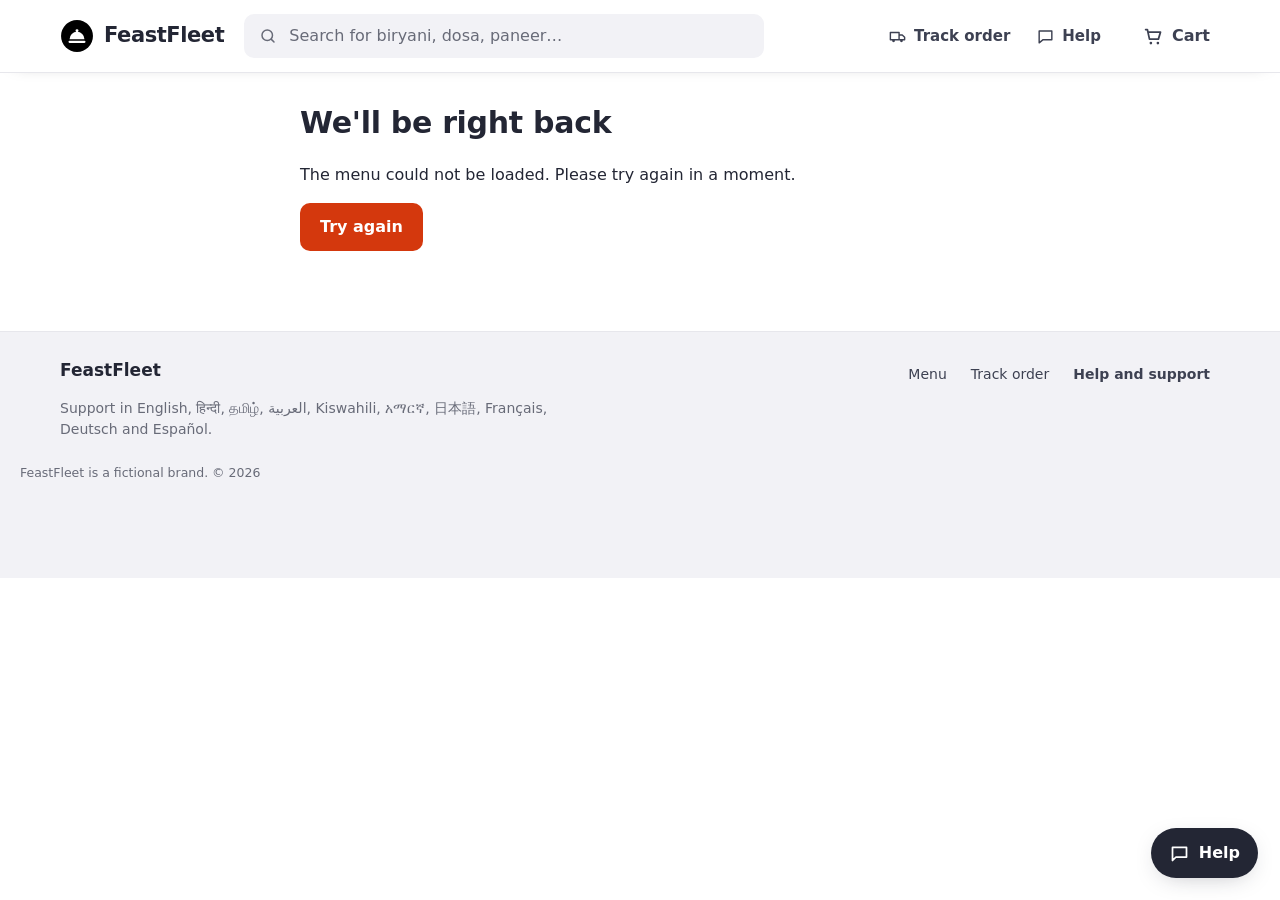
==== commit 7e05e593: "Redesign the site in the Indian delivery-app style, prices in rupees - PRODUCT.md: product truth for" ====
--- a/demo/index.html
+++ b/demo/index.html
@@ -20,10 +20,18 @@
         </svg>
         <span>FeastFleet</span>
       </a>
+      <label class="search" for="search">
+        <svg viewBox="0 0 24 24" aria-hidden="true"><circle cx="11" cy="11" r="7" fill="none" stroke="currentColor" stroke-width="2"/><path d="m20 20-3.5-3.5" stroke="currentColor" stroke-width="2" stroke-linecap="round"/></svg>
+        <span class="sr-only">Search dishes</span>
+        <input id="search" type="search" placeholder="Search for biryani, dosa, paneer…" autocomplete="off" maxlength="60">
+      </label>
       <nav class="site-nav" aria-label="Main">
-        <a href="#/">Menu</a>
-        <a href="#/track">Track order</a>
-        <button class="link-btn" type="button" data-open-chat>Help</button>
+        <a href="#/track">
+          <svg viewBox="0 0 24 24" aria-hidden="true"><path d="M3 7h11v9H3zM14 10h4l3 3v3h-7" fill="none" stroke="currentColor" stroke-width="1.8" stroke-linejoin="round"/><circle cx="7" cy="17.5" r="1.8" fill="currentColor"/><circle cx="17" cy="17.5" r="1.8" fill="currentColor"/></svg>
+          Track order</a>
+        <button class="link-btn" type="button" data-open-chat>
+          <svg viewBox="0 0 24 24" aria-hidden="true"><path d="M4 5h16v11H9l-5 4V5Z" fill="none" stroke="currentColor" stroke-width="1.8" stroke-linejoin="round"/></svg>
+          Help</button>
       </nav>
       <button class="cart-btn" id="cart-btn" type="button" aria-controls="cart" aria-expanded="false">
         <svg viewBox="0 0 24 24" aria-hidden="true"><path d="M3 4h2l2.4 11h10.2L20 7H6.2" fill="none" stroke="currentColor" stroke-width="2" stroke-linecap="round" stroke-linejoin="round"/><circle cx="9" cy="19.5" r="1.5" fill="currentColor"/><circle cx="17" cy="19.5" r="1.5" fill="currentColor"/></svg>
@@ -47,16 +55,18 @@
     <div class="drawer-foot" id="cart-foot"></div>
   </aside>
 
+  <a class="cart-bar" id="cart-bar" href="#/checkout" hidden></a>
+
   <footer class="site-footer">
     <div class="wrap footer-row">
       <div>
         <p class="footer-brand">FeastFleet</p>
-        <p>Neighbourhood food, delivered. Help in English, Español, Deutsch, Français, 日本語, हिन्दी, العربية, Kiswahili, አማርኛ and தமிழ்.</p>
+        <p>Support in English, हिन्दी, தமிழ், العربية, Kiswahili, አማርኛ, 日本語, Français, Deutsch and Español.</p>
       </div>
       <nav aria-label="Footer">
         <a href="#/">Menu</a>
         <a href="#/track">Track order</a>
-        <button class="link-btn" type="button" data-open-chat>Help &amp; support</button>
+        <button class="link-btn" type="button" data-open-chat>Help and support</button>
       </nav>
     </div>
     <p class="wrap legal">FeastFleet is a fictional brand. © 2026</p>
--- a/demo/styles.css
+++ b/demo/styles.css
@@ -1,245 +1,285 @@
-/* FeastFleet storefront. System fonts only: nothing loads from outside this site. */
+/* FeastFleet storefront: the Indian food-delivery app standard (white page, dish rows with an image tile and ADD,
+   veg/non-veg markers, bill details, sticky cart). System fonts only: nothing loads from outside this site. */
 :root {
-  --bg: #fbf6ef;
-  --surface: #ffffff;
-  --ink: #221b16;
-  --muted: #6d625a;
-  --line: #eadfd3;
-  --accent: #c23c21;  /* 5.3:1 with white text, 4.9:1 on the page background (WCAG AA) */
-  --accent-hover: #a8321b;
-  --accent-ink: #ffffff;
-  --accent-soft: #fde6dd;
-  --ok: #23774a;
-  --bot: #f3ece4;
+  --bg: #ffffff;
+  --bg-soft: #f2f2f6;
+  --ink: #232634;
+  --ink-2: #3d4152;
+  --muted: #686b78;
+  --line: #e7e7ec;
+  --brand: #d4380d;          /* white text 4.8:1 */
+  --brand-hover: #b52f0a;
+  --brand-soft: #fff1ea;
+  --add: #0f7a45;            /* on white 5.4:1 */
+  --veg: #0f8a3c;
+  --nonveg: #a52a1c;
+  --ok: #0f7a45;
   --danger: #b3261e;
-  --radius: 14px;
-  --shadow: 0 18px 50px -20px rgba(60, 30, 10, .35);
-  --font: system-ui, -apple-system, "Segoe UI", Roboto, "Noto Sans", "Noto Sans Ethiopic", "Noto Sans Tamil",
-          "Noto Sans Devanagari", "Noto Sans Arabic", "Noto Sans JP", sans-serif;
+  --radius: 12px;
+  --shadow: 0 6px 24px -10px rgba(35, 38, 52, .35);
+  --font: system-ui, -apple-system, "Segoe UI", Roboto, "Noto Sans", "Nirmala UI", "Noto Sans Devanagari",
+          "Noto Sans Tamil", "Noto Sans Ethiopic", "Noto Sans Arabic", "Noto Sans JP", sans-serif;
 }
 
 * { box-sizing: border-box; }
-body { margin: 0; background: var(--bg); color: var(--ink); font: 16px/1.55 var(--font); }
-button, input, select, textarea { font: inherit; color: inherit; }
+html { scrollbar-color: #c4c5cf transparent; accent-color: var(--brand); }
+body { margin: 0; background: var(--bg); color: var(--ink); font: 16px/1.5 var(--font); }
+::selection { background: #ffd8c7; color: var(--ink); }
+button, input, select, textarea { font: inherit; color: inherit; caret-color: var(--brand); }
 button { cursor: pointer; }
-.wrap { max-width: 1120px; margin: 0 auto; padding-left: 20px; padding-right: 20px; }
+a { color: inherit; text-underline-offset: 3px; }
+:focus-visible { outline: 2px solid var(--brand); outline-offset: 2px; border-radius: 6px; }
+.wrap { max-width: 1200px; margin: 0 auto; padding-left: 20px; padding-right: 20px; }
 .sr-only { position: absolute; width: 1px; height: 1px; overflow: hidden; clip: rect(0 0 0 0); white-space: nowrap; }
 .muted { color: var(--muted); }
 .small { font-size: 13px; }
-:focus-visible { outline: 3px solid var(--accent); outline-offset: 2px; }
 .skip { position: absolute; left: -999px; top: 8px; background: var(--ink); color: #fff; padding: 8px 14px; border-radius: 8px; z-index: 100; }
 .skip:focus { left: 8px; }
 main:focus { outline: none; }
-hr { border: 0; border-top: 1px solid var(--line); margin: 12px 0; }
+hr { border: 0; border-top: 1px dashed var(--line); margin: 10px 0; }
+h1, h2, h3 { text-wrap: balance; letter-spacing: -.01em; }
 
 /* Header */
-.site-header { position: sticky; top: 0; z-index: 15; background: rgba(251, 246, 239, .92); backdrop-filter: blur(8px); border-bottom: 1px solid var(--line); }
-.header-row { display: flex; align-items: center; gap: 16px; padding-top: 14px; padding-bottom: 14px; }
-.brand { display: flex; align-items: center; gap: 10px; color: var(--ink); text-decoration: none; font-weight: 800; font-size: 21px; letter-spacing: -.02em; margin-right: auto; }
+.site-header { position: sticky; top: 0; z-index: 15; background: #fff; box-shadow: 0 1px 0 var(--line), 0 6px 18px -16px rgba(0, 0, 0, .4); }
+.header-row { display: flex; align-items: center; gap: 20px; height: 72px; }
+.brand { display: flex; align-items: center; gap: 10px; color: var(--ink); text-decoration: none; font-weight: 800; font-size: 21px; letter-spacing: -.02em; flex: none; }
 .brand-mark { width: 34px; height: 34px; }
-.site-nav { display: flex; gap: 4px; align-items: center; }
-.site-nav a, .link-btn { color: var(--ink); text-decoration: none; background: none; border: 0; padding: 8px 12px; border-radius: 999px; font-weight: 600; font-size: 15px; }
-.site-nav a:hover, .link-btn:hover { background: var(--accent-soft); }
-.cart-btn { display: flex; align-items: center; gap: 8px; background: var(--ink); color: #fff; border: 0; border-radius: 999px; padding: 9px 16px; font-weight: 700; }
-.cart-btn svg { width: 20px; height: 20px; }
-.badge { background: var(--accent); color: #fff; border-radius: 999px; min-width: 22px; height: 22px; padding: 0 6px; display: grid; place-items: center; font-size: 13px; }
+.search { flex: 1; min-width: 0; max-width: 520px; display: flex; align-items: center; gap: 10px; height: 44px; padding: 0 14px; background: var(--bg-soft); border: 1px solid transparent; border-radius: 10px; color: var(--muted); }
+.search:focus-within { background: #fff; border-color: var(--ink); }
+.search svg { width: 18px; height: 18px; flex: none; }
+.search input { flex: 1; min-width: 0; border: 0; background: none; outline: none; color: var(--ink); }
+.search input::placeholder { color: var(--muted); }
+.site-nav { display: flex; gap: 2px; align-items: center; margin-left: auto; }
+.site-nav a, .link-btn { white-space: nowrap; display: inline-flex; align-items: center; gap: 7px; color: var(--ink-2); text-decoration: none; background: none; border: 0; padding: 8px 12px; border-radius: 8px; font-weight: 600; font-size: 15px; }
+.site-nav svg { width: 19px; height: 19px; }
+.site-nav a:hover, .link-btn:hover { color: var(--brand); }
+.cart-btn { display: flex; align-items: center; gap: 8px; background: none; color: var(--ink-2); border: 0; padding: 8px 10px; font-weight: 700; }
+.cart-btn:hover { color: var(--brand); }
+.cart-btn svg { width: 21px; height: 21px; }
+.badge { background: var(--add); color: #fff; border-radius: 6px; min-width: 22px; height: 22px; padding: 0 6px; display: grid; place-items: center; font-size: 13px; font-variant-numeric: tabular-nums; }
 .badge[hidden] { display: none; }
 
 /* Buttons */
-.btn { display: inline-flex; align-items: center; justify-content: center; border: 0; border-radius: 999px; padding: 13px 22px; font-weight: 700; text-decoration: none; transition: transform .12s ease, background .12s ease, box-shadow .12s ease; }
-.btn:active { transform: translateY(1px); }
+.btn { display: inline-flex; align-items: center; justify-content: center; gap: 8px; border: 0; border-radius: 10px; padding: 12px 20px; font-weight: 700; text-decoration: none; transition: background .15s ease, box-shadow .15s ease; }
 .btn:disabled { opacity: .6; cursor: progress; }
 .btn.block { width: 100%; }
-.btn-primary { background: var(--accent); color: var(--accent-ink); box-shadow: 0 10px 24px -12px var(--accent); }
-.btn-primary:hover { background: var(--accent-hover); }
-.btn-ghost { background: transparent; color: var(--ink); box-shadow: inset 0 0 0 2px var(--line); }
-.btn-ghost:hover { box-shadow: inset 0 0 0 2px var(--ink); }
-.btn-small { padding: 7px 18px; font-size: 14px; background: var(--ink); color: #fff; }
-.btn-small:hover { background: var(--accent); }
-
-/* Home */
-.hero { padding-top: 48px; padding-bottom: 36px; display: grid; grid-template-columns: 1.15fr .85fr; gap: 40px; align-items: center; }
-h1 { font-size: clamp(32px, 5vw, 54px); line-height: 1.05; letter-spacing: -.035em; margin: 0 0 18px; }
-.lede { color: var(--muted); font-size: 18px; max-width: 34em; margin: 0 0 26px; }
-.hero-actions { display: flex; gap: 12px; flex-wrap: wrap; margin-top: 8px; }
-.hero-art { position: relative; height: 320px; }
-.plate { position: absolute; display: grid; place-items: center; border-radius: 50%; background: var(--surface); box-shadow: var(--shadow); }
-.plate-a { width: 210px; height: 210px; font-size: 104px; right: 40px; top: 0; }
-.plate-b { width: 145px; height: 145px; font-size: 70px; left: 10px; bottom: 10px; }
-.plate-c { width: 118px; height: 118px; font-size: 56px; right: 0; bottom: 0; }
-.perks { list-style: none; display: grid; grid-template-columns: repeat(4, 1fr); gap: 12px; margin-top: 0; margin-bottom: 40px; }
-.perks li { background: var(--surface); border: 1px solid var(--line); border-radius: var(--radius); padding: 14px 16px; font-size: 14px; color: var(--muted); }
-.perks strong { color: var(--ink); display: block; font-size: 16px; }
-
-.menu { padding-bottom: 72px; scroll-margin-top: 80px; }
-.section-head h2 { font-size: 28px; letter-spacing: -.02em; margin: 0 0 14px; }
-.cats { display: flex; gap: 8px; flex-wrap: wrap; margin-bottom: 18px; }
-.cat { border: 1px solid var(--line); background: var(--surface); border-radius: 999px; padding: 7px 15px; font-weight: 600; font-size: 14px; }
+.btn-primary { background: var(--brand); color: #fff; }
+.btn-primary:hover { background: var(--brand-hover); }
+.btn-ghost { background: #fff; color: var(--ink); box-shadow: inset 0 0 0 1px #d4d5dc; }
+.btn-ghost:hover { box-shadow: inset 0 0 0 1px var(--ink); }
+
+/* Store header */
+.store { display: grid; grid-template-columns: 1fr minmax(0, 380px); gap: 24px; align-items: end; padding-top: 28px; padding-bottom: 22px; border-bottom: 1px dashed var(--line); }
+.store h1 { font-size: clamp(26px, 3.4vw, 34px); line-height: 1.15; margin: 0 0 6px; }
+.store-text > .muted { margin: 0 0 14px; max-width: 62ch; }
+.store-meta { list-style: none; display: flex; flex-wrap: wrap; gap: 8px 22px; padding: 0; margin: 0; font-size: 14px; color: var(--ink-2); }
+.store-meta li { display: flex; align-items: center; gap: 6px; }
+.store-meta li + li::before { content: ""; width: 4px; height: 4px; border-radius: 50%; background: #b9bac4; margin-right: 16px; }
+.help-card { display: grid; gap: 2px; text-align: left; background: var(--brand-soft); border: 1px solid #ffd2bf; border-radius: var(--radius); padding: 14px 16px; color: var(--ink); transition: border-color .15s ease; }
+.help-card:hover { border-color: var(--brand); }
+.help-card strong { color: var(--brand-hover); }
+.help-card span { font-size: 14px; color: var(--ink-2); }
+
+/* Menu + cart layout */
+.layout { display: grid; grid-template-columns: minmax(0, 1fr) 340px; gap: 36px; align-items: start; padding-top: 6px; padding-bottom: 80px; }
+.cats { position: sticky; top: 72px; z-index: 5; background: #fff; display: flex; gap: 8px; overflow-x: auto; padding: 14px 0; scrollbar-width: none; }
+.cat { flex: none; border: 1px solid #d4d5dc; background: #fff; border-radius: 999px; padding: 7px 15px; font-weight: 600; font-size: 14px; color: var(--ink-2); }
 .cat:hover { border-color: var(--ink); }
 .cat[aria-pressed="true"] { background: var(--ink); color: #fff; border-color: var(--ink); }
-.cards { list-style: none; padding: 0; margin: 0; display: grid; grid-template-columns: repeat(auto-fill, minmax(240px, 1fr)); gap: 18px; }
-.card { background: var(--surface); border: 1px solid var(--line); border-radius: var(--radius); overflow: hidden; display: flex; flex-direction: column; transition: transform .15s ease, box-shadow .15s ease; }
-.card:hover { transform: translateY(-3px); box-shadow: var(--shadow); }
-.card-art { height: 116px; display: grid; place-items: center; font-size: 60px; }
-.art-0 { background: #fbe1d9; } .art-1 { background: #fcebc8; } .art-2 { background: #d8efe9; }
-.art-3 { background: #e7ecd2; } .art-4 { background: #efdff0; } .art-5 { background: #f2e6d6; }
-.card-body { padding: 14px 16px 16px; display: flex; flex-direction: column; flex: 1; }
-.card h3 { margin: 0 0 2px; font-size: 17px; }
-.card p { margin: 0 0 14px; color: var(--muted); font-size: 14px; flex: 1; }
-.card-foot { display: flex; justify-content: space-between; align-items: center; min-height: 36px; }
-.price { font-weight: 800; }
-.stepper { display: inline-flex; align-items: center; gap: 4px; background: var(--accent-soft); border-radius: 999px; padding: 3px; }
-.stepper button { width: 30px; height: 30px; border-radius: 50%; border: 0; background: var(--surface); font-weight: 800; font-size: 17px; line-height: 1; }
-.stepper button:hover { background: var(--accent); color: #fff; }
-.stepper span { min-width: 22px; text-align: center; font-weight: 700; }
-
-/* Cart drawer */
-.scrim { position: fixed; inset: 0; background: rgba(34, 27, 22, .35); z-index: 40; }
+.menu-sec { padding-top: 14px; scroll-margin-top: 140px; }
+.menu-sec h2 { font-size: 20px; margin: 10px 0 2px; }
+.count { color: var(--muted); font-weight: 600; }
+.dishes { list-style: none; padding: 0; margin: 0; }
+.dish { display: grid; grid-template-columns: minmax(0, 1fr) 140px; gap: 24px; padding: 22px 0 30px; border-bottom: 1px solid var(--line); }
+.dish:last-child { border-bottom: 0; }
+.dish h3 { font-size: 17px; margin: 6px 0 2px; }
+.dish-price { margin: 0 0 8px; font-weight: 600; font-variant-numeric: tabular-nums; }
+.dish-desc { margin: 0; color: var(--muted); font-size: 14.5px; max-width: 60ch; }
+.diet { display: inline-grid; place-items: center; width: 15px; height: 15px; border: 1.5px solid; border-radius: 3px; vertical-align: middle; }
+.diet::after { content: ""; display: block; }
+.diet.veg { color: var(--veg); }
+.diet.veg::after { width: 7px; height: 7px; border-radius: 50%; background: currentColor; }
+.diet.nonveg { color: var(--nonveg); }
+.diet.nonveg::after { width: 0; height: 0; border-left: 4px solid transparent; border-right: 4px solid transparent; border-bottom: 7px solid currentColor; }
+.dish-pic { position: relative; height: 118px; }
+.pic { height: 118px; border-radius: var(--radius); background: var(--bg-soft); display: grid; place-items: center; font-size: 56px; line-height: 1; }
+.dish-pic .add, .dish-pic .stepper { position: absolute; left: 50%; bottom: -16px; transform: translateX(-50%); }
+.add { min-width: 108px; height: 38px; border-radius: 8px; border: 1px solid #d4d5dc; background: #fff; color: var(--add); font-weight: 800; font-size: 15px; letter-spacing: .02em; box-shadow: 0 4px 12px -6px rgba(0, 0, 0, .35); }
+.add:hover { background: #effaf4; }
+.stepper { display: inline-flex; align-items: center; justify-content: space-between; min-width: 108px; height: 38px; background: #fff; border: 1px solid #d4d5dc; border-radius: 8px; box-shadow: 0 4px 12px -6px rgba(0, 0, 0, .35); overflow: hidden; }
+.stepper button { width: 34px; height: 100%; border: 0; background: none; color: var(--add); font-weight: 800; font-size: 19px; }
+.stepper button:hover { background: #effaf4; }
+.stepper span { min-width: 24px; text-align: center; font-weight: 800; color: var(--add); font-variant-numeric: tabular-nums; }
+.no-results { padding: 48px 0; }
+.empty-title { font-weight: 700; font-size: 18px; margin: 0 0 4px; }
+
+/* Cart side panel (desktop) and drawer */
+.cart-side { position: sticky; top: 92px; margin-top: 14px; border: 1px solid var(--line); border-radius: var(--radius); padding: 18px; }
+.cart-side h2 { font-size: 19px; margin: 0 0 8px; }
+.side-foot, .drawer-foot { display: grid; gap: 4px; }
+.side-foot .btn, .drawer-foot .btn { margin-top: 10px; }
+.cart-line { display: grid; grid-template-columns: 15px minmax(0, 1fr) auto; gap: 10px; align-items: center; padding: 10px 0; }
+.cart-line .diet { align-self: start; margin-top: 4px; }
+.cart-info p { margin: 0; }
+.cart-name { font-weight: 600; font-size: 14.5px; }
+.cart-info .muted { font-size: 14px; font-variant-numeric: tabular-nums; }
+.cart-line .stepper { min-width: 92px; height: 32px; box-shadow: none; }
+.empty-cart { padding: 22px 0 8px; }
+.free-hint { margin: 8px 0 6px; font-size: 13.5px; color: var(--muted); }
+.free-hint.ok { color: var(--ok); font-weight: 600; }
+.sum-row { display: flex; justify-content: space-between; gap: 12px; font-size: 14.5px; padding: 2px 0; color: var(--ink-2); font-variant-numeric: tabular-nums; }
+.sum-row.total { font-weight: 800; font-size: 16px; color: var(--ink); border-top: 1px solid var(--ink); margin-top: 6px; padding-top: 10px; }
+
+.scrim { position: fixed; inset: 0; background: rgba(35, 38, 52, .45); z-index: 40; }
 .scrim[hidden], .drawer[hidden] { display: none; }
-.drawer { position: fixed; top: 0; right: 0; bottom: 0; width: min(420px, 100%); background: var(--surface); z-index: 41; display: flex; flex-direction: column; box-shadow: -20px 0 60px -30px rgba(0, 0, 0, .4); animation: slide .2s ease-out; }
-.drawer-head { display: flex; justify-content: space-between; align-items: center; padding: 18px 20px; border-bottom: 1px solid var(--line); }
-.drawer-head h2 { margin: 0; font-size: 20px; }
-.drawer-body { flex: 1; overflow-y: auto; padding: 8px 20px; }
-.drawer-foot { padding: 16px 20px 20px; border-top: 1px solid var(--line); display: grid; gap: 6px; }
-.drawer-foot .btn { margin-top: 8px; }
-.cart-line { display: flex; align-items: center; gap: 12px; padding: 12px 0; border-bottom: 1px solid var(--line); }
-.cart-emoji { font-size: 28px; width: 44px; height: 44px; display: grid; place-items: center; background: var(--bg); border-radius: 12px; }
-.cart-info { flex: 1; min-width: 0; }
-.cart-info p { margin: 0; }
-.cart-name { font-weight: 700; }
-.empty-cart { text-align: center; padding: 48px 0; }
-.empty-cart .big { font-size: 44px; margin: 0; }
-.free-hint { margin: 0 0 6px; font-size: 14px; color: var(--muted); }
-.free-hint.ok { color: var(--ok); font-weight: 600; }
-.sum-row { display: flex; justify-content: space-between; gap: 12px; font-size: 15px; padding: 2px 0; }
-.sum-row.total { font-weight: 800; font-size: 17px; padding-top: 6px; }
+.drawer { position: fixed; top: 0; right: 0; bottom: 0; width: min(420px, 100%); background: #fff; z-index: 41; display: flex; flex-direction: column; box-shadow: -12px 0 40px -20px rgba(0, 0, 0, .45); animation: slide .22s cubic-bezier(.2, .8, .2, 1); }
+.drawer-head { display: flex; justify-content: space-between; align-items: center; padding: 16px 20px; border-bottom: 1px solid var(--line); }
+.drawer-head h2 { margin: 0; font-size: 19px; }
+.drawer-body { flex: 1; overflow-y: auto; padding: 4px 20px; }
+.drawer-foot { padding: 14px 20px 20px; border-top: 1px solid var(--line); }
+
+.cart-bar { display: none; }
 
 /* Pages */
-.page { padding-top: 32px; padding-bottom: 72px; }
+.page { padding-top: 28px; padding-bottom: 80px; }
+.page h1 { font-size: clamp(24px, 3.2vw, 30px); margin: 0 0 18px; }
 .narrow { max-width: 720px; }
-.back { color: var(--muted); text-decoration: none; font-weight: 600; font-size: 14px; display: inline-block; margin-bottom: 10px; }
+.back { color: var(--muted); text-decoration: none; font-weight: 600; font-size: 14px; display: inline-block; margin-bottom: 8px; }
 .back:hover { color: var(--ink); }
 
 /* Checkout */
-.checkout { display: grid; grid-template-columns: 1fr 360px; gap: 28px; align-items: start; }
-.checkout-main { display: grid; gap: 18px; }
-fieldset { border: 1px solid var(--line); background: var(--surface); border-radius: var(--radius); padding: 18px 20px 8px; margin: 0; }
+.checkout { display: grid; grid-template-columns: minmax(0, 1fr) 360px; gap: 28px; align-items: start; }
+.checkout-main { display: grid; gap: 16px; }
+fieldset { border: 1px solid var(--line); background: #fff; border-radius: var(--radius); padding: 18px 20px 8px; margin: 0; }
 legend { font-weight: 800; font-size: 17px; padding: 0 6px; margin-left: -6px; }
 .radio-row { display: grid; grid-template-columns: 1fr 1fr; gap: 12px; margin: 8px 0 14px; }
-.radio-card { display: flex; gap: 12px; align-items: flex-start; border: 2px solid var(--line); border-radius: 12px; padding: 12px 14px; cursor: pointer; }
-.radio-card:has(input:checked) { border-color: var(--accent); background: #fff7f4; }
-.radio-card input { margin-top: 4px; accent-color: var(--accent); }
+.radio-card { display: flex; gap: 12px; align-items: flex-start; border: 1px solid #d4d5dc; border-radius: 10px; padding: 12px 14px; cursor: pointer; transition: border-color .15s ease, background .15s ease; }
+.radio-card:hover { border-color: var(--ink-2); }
+.radio-card:has(input:checked) { border-color: var(--brand); background: var(--brand-soft); }
+.radio-card input { margin-top: 4px; }
 .radio-card span { display: grid; }
 .radio-card .muted { font-size: 13.5px; }
 .field { margin-bottom: 12px; }
 .field[hidden] { display: none; }
-.field label { display: block; font-weight: 600; font-size: 14px; margin-bottom: 5px; }
-.field input, .field textarea, .track-form input { width: 100%; border: 1px solid #d9cbbd; border-radius: 10px; padding: 11px 13px; background: #fff; }
-.field input:focus, .field textarea:focus, .track-form input:focus { outline: none; border-color: var(--accent); box-shadow: 0 0 0 3px var(--accent-soft); }
+.field label { display: block; font-weight: 600; font-size: 14px; margin-bottom: 5px; color: var(--ink-2); }
+.field input, .field textarea, .track-form input { width: 100%; border: 1px solid #c9cad3; border-radius: 8px; padding: 11px 13px; background: #fff; }
+.field input::placeholder, .field textarea::placeholder, .track-form input::placeholder { color: #81838f; }
+.field input:focus, .field textarea:focus, .track-form input:focus { outline: none; border-color: var(--ink); box-shadow: 0 0 0 3px #e8e9ef; }
 .field [aria-invalid="true"] { border-color: var(--danger); }
 .field textarea { resize: vertical; }
 .two { display: grid; grid-template-columns: 1fr 1fr; gap: 12px; }
-.error { color: var(--danger); font-size: 13.5px; margin: 4px 0 0; min-height: 0; }
+.error { color: var(--danger); font-size: 13.5px; margin: 4px 0 0; }
 .error:empty { display: none; }
 .form-error { margin-bottom: 10px; }
 .hint-text { font-size: 13px; color: var(--muted); margin: 4px 0 0; }
 .card-panel { border-top: 1px dashed var(--line); padding-top: 12px; margin-bottom: 10px; }
 .card-panel[hidden] { display: none; }
-.test-mode { background: #fff4d6; border: 1px solid #f0d58a; border-radius: 10px; padding: 9px 12px; font-size: 13px; color: #5b4500; margin: 0 0 14px; }
-.test-mode strong { background: #5b4500; color: #fff4d6; border-radius: 6px; padding: 1px 7px; margin-right: 6px; font-size: 11.5px; letter-spacing: .04em; text-transform: uppercase; }
-.checkout-summary { position: sticky; top: 92px; background: var(--surface); border: 1px solid var(--line); border-radius: var(--radius); padding: 18px 20px 20px; }
-.checkout-summary h2 { margin: 0 0 10px; font-size: 19px; }
+.test-mode { background: #fff7e0; border: 1px solid #f0d58a; border-radius: 8px; padding: 9px 12px; font-size: 13px; color: #5b4500; margin: 0 0 14px; }
+.test-mode strong { background: #5b4500; color: #fff7e0; border-radius: 4px; padding: 1px 6px; margin-right: 6px; font-size: 11.5px; }
+.checkout-summary { position: sticky; top: 92px; background: #fff; border: 1px solid var(--line); border-radius: var(--radius); padding: 18px 20px 20px; }
+.checkout-summary h2 { margin: 0 0 10px; font-size: 18px; }
 .checkout-summary .btn { margin-top: 14px; }
 
 /* Order status */
 .order-head { display: flex; gap: 16px; align-items: flex-start; margin-bottom: 18px; }
-.order-head h1 { font-size: clamp(26px, 4vw, 36px); margin-bottom: 6px; }
+.order-head h1 { margin-bottom: 4px; }
 .order-head p { margin: 0; }
-.check { flex: none; width: 52px; height: 52px; border-radius: 50%; background: var(--ok); color: #fff; display: grid; place-items: center; font-size: 26px; font-weight: 800; }
-.eta { background: var(--ink); color: #fff; border-radius: var(--radius); padding: 16px 20px; font-size: 20px; font-weight: 800; margin-bottom: 18px; }
-.timeline { list-style: none; padding: 0; margin: 0 0 24px; display: grid; gap: 0; }
+.check { flex: none; width: 48px; height: 48px; border-radius: 50%; background: var(--ok); color: #fff; display: grid; place-items: center; font-size: 24px; font-weight: 800; }
+.eta { background: var(--brand-soft); border: 1px solid #ffd2bf; color: var(--brand-hover); border-radius: var(--radius); padding: 14px 18px; font-size: 19px; font-weight: 800; margin-bottom: 18px; }
+.timeline { list-style: none; padding: 0; margin: 0 0 24px; }
 .timeline li { position: relative; padding: 0 0 18px 34px; color: var(--muted); }
-.timeline li::before { content: ""; position: absolute; left: 0; top: 3px; width: 18px; height: 18px; border-radius: 50%; border: 2px solid var(--line); background: var(--surface); }
-.timeline li::after { content: ""; position: absolute; left: 9px; top: 23px; bottom: 2px; width: 2px; background: var(--line); }
+.timeline li::before { content: ""; position: absolute; left: 0; top: 3px; width: 18px; height: 18px; border-radius: 50%; border: 2px solid #d4d5dc; background: #fff; }
+.timeline li::after { content: ""; position: absolute; left: 9px; top: 23px; bottom: 2px; width: 2px; background: #d4d5dc; }
 .timeline li:last-child::after { display: none; }
 .timeline li.done { color: var(--ink); }
 .timeline li.done::before { background: var(--ok); border-color: var(--ok); }
 .timeline li.done::after { background: var(--ok); }
 .timeline li.current { color: var(--ink); font-weight: 800; }
-.timeline li.current::before { border-color: var(--accent); box-shadow: 0 0 0 4px var(--accent-soft); }
-.order-box { background: var(--surface); border: 1px solid var(--line); border-radius: var(--radius); padding: 18px 20px; margin-bottom: 20px; }
-.order-box h2 { margin: 0 0 10px; font-size: 18px; }
+.timeline li.current::before { border-color: var(--brand); box-shadow: 0 0 0 4px var(--brand-soft); }
+.order-box { border: 1px solid var(--line); border-radius: var(--radius); padding: 18px 20px; margin-bottom: 20px; }
+.order-box h2 { margin: 0 0 10px; font-size: 17px; }
+.hero-actions { display: flex; gap: 12px; flex-wrap: wrap; }
 .track-form { display: flex; gap: 10px; margin: 18px 0 10px; max-width: 460px; }
 
 /* Footer */
-.site-footer { border-top: 1px solid var(--line); color: var(--muted); font-size: 14px; background: var(--surface); }
-.footer-row { display: flex; justify-content: space-between; gap: 24px; flex-wrap: wrap; padding-top: 28px; padding-bottom: 12px; }
-.footer-row > div { max-width: 460px; }
+.site-footer { border-top: 1px solid var(--line); color: var(--muted); font-size: 14px; background: var(--bg-soft); }
+.footer-row { display: flex; justify-content: space-between; gap: 24px; flex-wrap: wrap; padding-top: 26px; padding-bottom: 10px; }
+.footer-row > div { max-width: 520px; }
 .footer-brand { color: var(--ink); font-weight: 800; font-size: 17px; margin: 0 0 4px; }
 .footer-row nav { display: flex; gap: 4px; flex-wrap: wrap; align-items: flex-start; }
-.footer-row nav a, .footer-row .link-btn { color: var(--muted); text-decoration: none; font-size: 14px; padding: 6px 10px; }
-.legal { padding-bottom: 90px; font-size: 12.5px; margin: 0; }
+.footer-row nav a, .footer-row .link-btn { color: var(--ink-2); text-decoration: none; font-size: 14px; padding: 6px 10px; }
+.legal { padding-bottom: 96px; font-size: 12.5px; margin: 0; }
 
 /* Toast */
-.toast { position: fixed; left: 50%; bottom: 24px; transform: translateX(-50%); background: var(--ink); color: #fff; padding: 11px 18px; border-radius: 999px; font-weight: 600; font-size: 14px; z-index: 50; box-shadow: var(--shadow); }
+.toast { position: fixed; left: 50%; bottom: 24px; transform: translateX(-50%); background: var(--ink); color: #fff; padding: 10px 18px; border-radius: 10px; font-weight: 600; font-size: 14px; z-index: 50; box-shadow: var(--shadow); }
 .toast[hidden] { display: none; }
 
-/* Chat */
-.chat-launcher { position: fixed; right: 22px; bottom: 22px; z-index: 20; display: flex; align-items: center; gap: 10px; background: var(--accent); color: var(--accent-ink); border: 0; border-radius: 999px; padding: 14px 20px; font-weight: 700; box-shadow: var(--shadow); }
-.chat-launcher svg { width: 22px; height: 22px; }
+/* Assistant */
+.chat-launcher { position: fixed; right: 22px; bottom: 22px; z-index: 20; display: flex; align-items: center; gap: 9px; background: var(--ink); color: #fff; border: 0; border-radius: 999px; padding: 13px 18px; font-weight: 700; box-shadow: var(--shadow); }
+.chat-launcher svg { width: 21px; height: 21px; }
+.chat-launcher:hover { background: #000; }
 .chat-launcher[aria-expanded="true"] { display: none; }
-.chat { position: fixed; right: 22px; bottom: 22px; z-index: 30; width: 390px; height: min(620px, calc(100vh - 44px)); background: var(--surface); border-radius: 20px; box-shadow: 0 30px 80px -24px rgba(40, 20, 5, .5); display: flex; flex-direction: column; overflow: hidden; }
+.chat { position: fixed; right: 22px; bottom: 22px; z-index: 30; width: 390px; height: min(620px, calc(100vh - 44px)); background: #fff; border-radius: 16px; box-shadow: 0 24px 60px -20px rgba(0, 0, 0, .45); display: flex; flex-direction: column; overflow: hidden; border: 1px solid var(--line); }
 .chat[hidden] { display: none; }
-.chat-head { display: flex; justify-content: space-between; align-items: center; gap: 8px; padding: 14px 14px 14px 18px; background: var(--ink); color: #fff; }
+.chat-head { display: flex; justify-content: space-between; align-items: center; gap: 8px; padding: 12px 12px 12px 16px; border-bottom: 1px solid var(--line); }
 .chat-title { margin: 0; font-weight: 800; }
-.chat-sub { margin: 0; font-size: 12.5px; color: #d9cfc5; display: flex; align-items: center; gap: 6px; }
-.dot { width: 8px; height: 8px; border-radius: 50%; background: #5bd38f; }
-.chat-tools { display: flex; align-items: center; gap: 4px; }
-.chat-tools select { background: #3a302a; color: #fff; border: 0; border-radius: 8px; padding: 6px 8px; font-size: 13px; max-width: 132px; }
-.icon-btn { background: none; border: 0; color: #fff; width: 34px; height: 34px; border-radius: 8px; display: grid; place-items: center; }
-.icon-btn:hover { background: #3a302a; }
-.icon-btn.dark { color: var(--ink); }
-.icon-btn.dark:hover { background: var(--bg); }
+.chat-sub { margin: 0; font-size: 12.5px; color: var(--muted); display: flex; align-items: center; gap: 6px; }
+.dot { width: 8px; height: 8px; border-radius: 50%; background: var(--ok); }
+.chat-tools { display: flex; align-items: center; gap: 2px; }
+.chat-tools select { background: var(--bg-soft); border: 1px solid transparent; border-radius: 8px; padding: 6px 8px; font-size: 13px; max-width: 132px; }
+.icon-btn { background: none; border: 0; color: var(--ink-2); width: 34px; height: 34px; border-radius: 8px; display: grid; place-items: center; }
+.icon-btn:hover { background: var(--bg-soft); color: var(--ink); }
 .icon-btn svg { width: 19px; height: 19px; }
-.messages { flex: 1; overflow-y: auto; padding: 16px; display: flex; flex-direction: column; gap: 8px; background: #fffdfa; }
+.messages { flex: 1; overflow-y: auto; padding: 16px; display: flex; flex-direction: column; gap: 8px; background: var(--bg-soft); }
 .empty { color: var(--muted); font-size: 14px; text-align: center; margin: auto 12px; }
-.msg { max-width: 84%; padding: 10px 13px; border-radius: 16px; white-space: pre-wrap; overflow-wrap: anywhere; animation: pop .16s ease-out; }
-.msg.user { align-self: flex-end; background: var(--accent); color: var(--accent-ink); border-bottom-right-radius: 5px; }
-.msg.bot { align-self: flex-start; background: var(--bot); border-bottom-left-radius: 5px; }
+.msg { max-width: 84%; padding: 9px 13px; border-radius: 14px; white-space: pre-wrap; overflow-wrap: anywhere; animation: pop .16s ease-out; }
+.msg.user { align-self: flex-end; background: var(--ink); color: #fff; border-bottom-right-radius: 4px; }
+.msg.bot { align-self: flex-start; background: #fff; border: 1px solid var(--line); border-bottom-left-radius: 4px; }
 .msg.system { align-self: center; background: none; color: var(--muted); font-size: 13px; text-align: center; }
 .quick { display: flex; gap: 8px; flex-wrap: wrap; align-self: flex-start; }
-.quick button { border: 2px solid var(--accent); color: var(--accent); background: var(--surface); border-radius: 999px; padding: 6px 16px; font-weight: 700; }
-.quick button:hover:not(:disabled) { background: var(--accent); color: var(--accent-ink); }
+.quick button { border: 1px solid var(--brand); color: var(--brand-hover); background: #fff; border-radius: 8px; padding: 6px 16px; font-weight: 700; }
+.quick button:hover:not(:disabled) { background: var(--brand); color: #fff; }
 .quick button:disabled { opacity: .45; cursor: default; }
-.typing { align-self: flex-start; background: var(--bot); border-radius: 16px; padding: 12px 14px; display: flex; gap: 4px; }
+.typing { align-self: flex-start; background: #fff; border: 1px solid var(--line); border-radius: 14px; padding: 12px 14px; display: flex; gap: 4px; }
 .typing span { width: 7px; height: 7px; border-radius: 50%; background: var(--muted); animation: blink 1s infinite; }
 .typing span:nth-child(2) { animation-delay: .15s; } .typing span:nth-child(3) { animation-delay: .3s; }
-.chips { display: flex; gap: 8px; overflow-x: auto; padding: 10px 14px 4px; scrollbar-width: none; }
-.chips button { flex: none; background: var(--accent-soft); color: var(--ink); border: 0; border-radius: 999px; padding: 7px 13px; font-size: 13.5px; }
-.chips button:hover { background: #fbd3c4; }
+.chips { display: flex; gap: 8px; overflow-x: auto; padding: 10px 14px 4px; scrollbar-width: none; border-top: 1px solid var(--line); }
+.chips button { flex: none; background: #fff; color: var(--ink-2); border: 1px solid #d4d5dc; border-radius: 999px; padding: 6px 13px; font-size: 13.5px; }
+.chips button:hover { border-color: var(--ink); color: var(--ink); }
 .composer { display: flex; gap: 8px; padding: 10px 12px 14px; }
-.composer input { flex: 1; min-width: 0; border: 1px solid var(--line); background: var(--bg); border-radius: 999px; padding: 11px 16px; }
-.composer input:focus { outline: none; border-color: var(--accent); }
-.send { width: 44px; height: 44px; border-radius: 50%; border: 0; background: var(--accent); color: #fff; display: grid; place-items: center; }
+.composer input { flex: 1; min-width: 0; border: 1px solid #c9cad3; background: #fff; border-radius: 10px; padding: 10px 14px; }
+.composer input:focus { outline: none; border-color: var(--ink); }
+.send { width: 42px; height: 42px; border-radius: 10px; border: 0; background: var(--brand); color: #fff; display: grid; place-items: center; }
+.send:hover { background: var(--brand-hover); }
 .send svg { width: 20px; height: 20px; }
 .send:disabled { opacity: .5; }
 
 @keyframes pop { from { opacity: 0; transform: translateY(4px); } to { opacity: 1; transform: none; } }
 @keyframes blink { 0%, 100% { opacity: .3; } 50% { opacity: 1; } }
-@keyframes slide { from { transform: translateX(30px); opacity: 0; } to { transform: none; opacity: 1; } }
+@keyframes slide { from { transform: translateX(24px); opacity: .6; } to { transform: none; opacity: 1; } }
 @media (prefers-reduced-motion: reduce) { * { animation: none !important; transition: none !important; } }
 
-@media (max-width: 900px) {
-  .checkout { grid-template-columns: 1fr; }
+@media (max-width: 960px) {
+  .layout { grid-template-columns: minmax(0, 1fr); }
+  .cart-side { display: none; }
+  .checkout { grid-template-columns: minmax(0, 1fr); }
   .checkout-summary { position: static; }
-  .perks { grid-template-columns: 1fr 1fr; }
+  .store { grid-template-columns: minmax(0, 1fr); align-items: start; }
+  .cart-bar { position: fixed; left: 12px; right: 12px; bottom: 12px; z-index: 18; display: flex; justify-content: space-between; align-items: center; gap: 12px; background: var(--add); color: #fff; text-decoration: none; border-radius: 12px; padding: 14px 18px; font-weight: 700; box-shadow: var(--shadow); }
+  .cart-bar[hidden] { display: none; }
+  .chat-launcher { bottom: 84px; }
+  .site-nav a, .site-nav .link-btn { font-size: 0; gap: 0; }  /* icons only; the text stays as the accessible name */
+  .cart-btn span:not(.badge) { display: none; }
 }
-@media (max-width: 760px) {
-  .hero { grid-template-columns: 1fr; padding-top: 28px; }
-  .hero-art { display: none; }
-  .site-nav a[href="#/"] { display: none; }
-  .cart-btn span:not(.badge) { display: none; }
+@media (max-width: 640px) {
+  .header-row { flex-wrap: wrap; height: auto; padding-top: 10px; padding-bottom: 10px; gap: 10px; }
+  .search { order: 3; flex-basis: 100%; max-width: none; }
+  .cats { top: 112px; }
+  .dish { grid-template-columns: minmax(0, 1fr) 118px; gap: 16px; }
+  .dish-pic, .pic { height: 104px; }
+  .pic { font-size: 48px; }
+  .add, .stepper { min-width: 96px; }
   .radio-row, .two { grid-template-columns: 1fr; }
   .chat { right: 0; bottom: 0; width: 100%; height: 100%; border-radius: 0; }
-  .chat-launcher { right: 16px; bottom: 16px; }
+  .chat-launcher { right: 14px; }
 }
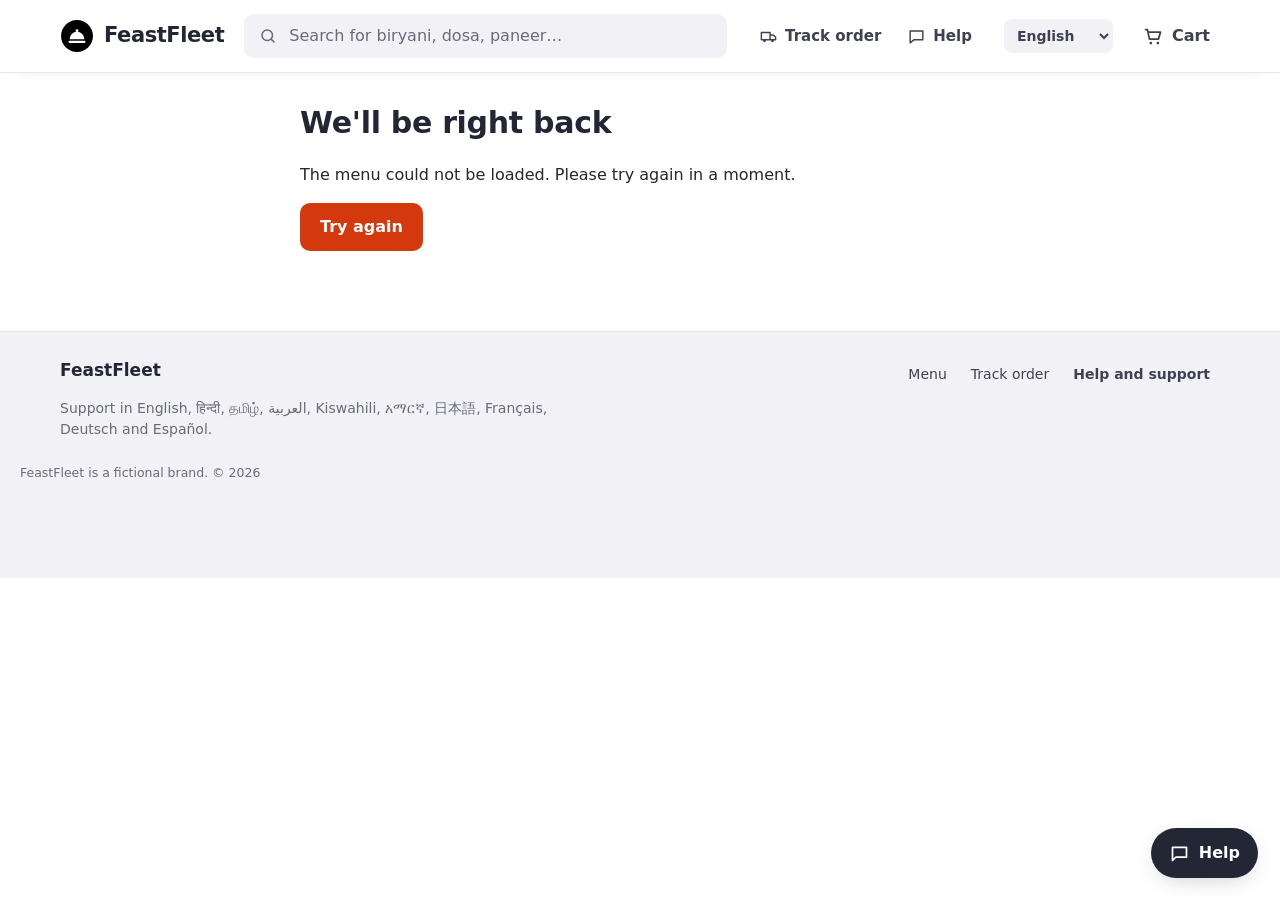
==== commit d6eb5f48: "Store in ten languages; review sheets for native speakers Every store text (menu, cart, checkout, er" ====
--- a/demo/index.html
+++ b/demo/index.html
@@ -8,10 +8,10 @@
   <link rel="stylesheet" href="styles.css">
 </head>
 <body>
-  <a class="skip" href="#view">Skip to content</a>
+  <a class="skip" href="#view" data-i18n="Skip to content">Skip to content</a>
   <header class="site-header">
     <div class="wrap header-row">
-      <a class="brand" href="#/" aria-label="FeastFleet home">
+      <a class="brand" href="#/" aria-label="FeastFleet home" data-i18n-attr="aria-label=FeastFleet home">
         <svg class="brand-mark" viewBox="0 0 32 32" aria-hidden="true">
           <circle cx="16" cy="16" r="15" fill="var(--accent)"/>
           <path d="M9 19h14a7 7 0 0 0-14 0Z" fill="#fff"/>
@@ -22,20 +22,22 @@
       </a>
       <label class="search" for="search">
         <svg viewBox="0 0 24 24" aria-hidden="true"><circle cx="11" cy="11" r="7" fill="none" stroke="currentColor" stroke-width="2"/><path d="m20 20-3.5-3.5" stroke="currentColor" stroke-width="2" stroke-linecap="round"/></svg>
-        <span class="sr-only">Search dishes</span>
-        <input id="search" type="search" placeholder="Search for biryani, dosa, paneer…" autocomplete="off" maxlength="60">
+        <span class="sr-only" data-i18n="Search dishes">Search dishes</span>
+        <input id="search" type="search" placeholder="Search for biryani, dosa, paneer…" data-i18n-attr="placeholder=Search for biryani, dosa, paneer…" autocomplete="off" maxlength="60">
       </label>
       <nav class="site-nav" aria-label="Main">
         <a href="#/track">
           <svg viewBox="0 0 24 24" aria-hidden="true"><path d="M3 7h11v9H3zM14 10h4l3 3v3h-7" fill="none" stroke="currentColor" stroke-width="1.8" stroke-linejoin="round"/><circle cx="7" cy="17.5" r="1.8" fill="currentColor"/><circle cx="17" cy="17.5" r="1.8" fill="currentColor"/></svg>
-          Track order</a>
+          <span data-i18n="Track order">Track order</span></a>
         <button class="link-btn" type="button" data-open-chat>
           <svg viewBox="0 0 24 24" aria-hidden="true"><path d="M4 5h16v11H9l-5 4V5Z" fill="none" stroke="currentColor" stroke-width="1.8" stroke-linejoin="round"/></svg>
-          Help</button>
+          <span data-i18n="Help">Help</span></button>
       </nav>
+      <label class="sr-only" for="site-lang" data-i18n="Language">Language</label>
+      <select class="site-lang" id="site-lang" title="Language" data-i18n-attr="title=Language"></select>
       <button class="cart-btn" id="cart-btn" type="button" aria-controls="cart" aria-expanded="false">
         <svg viewBox="0 0 24 24" aria-hidden="true"><path d="M3 4h2l2.4 11h10.2L20 7H6.2" fill="none" stroke="currentColor" stroke-width="2" stroke-linecap="round" stroke-linejoin="round"/><circle cx="9" cy="19.5" r="1.5" fill="currentColor"/><circle cx="17" cy="19.5" r="1.5" fill="currentColor"/></svg>
-        <span>Cart</span>
+        <span data-i18n="Cart">Cart</span>
         <span class="badge" id="cart-count" aria-live="polite">0</span>
       </button>
     </div>
@@ -44,10 +46,10 @@
   <main id="view" tabindex="-1"></main>
 
   <div class="scrim" id="scrim" hidden></div>
-  <aside class="drawer" id="cart" aria-label="Your cart" hidden>
+  <aside class="drawer" id="cart" aria-label="Your cart" data-i18n-attr="aria-label=Your cart" hidden>
     <div class="drawer-head">
-      <h2>Your order</h2>
-      <button class="icon-btn dark" id="cart-close" type="button" aria-label="Close cart">
+      <h2 data-i18n="Your order">Your order</h2>
+      <button class="icon-btn dark" id="cart-close" type="button" aria-label="Close cart" data-i18n-attr="aria-label=Close cart">
         <svg viewBox="0 0 24 24" aria-hidden="true"><path d="M6 6l12 12M18 6 6 18" fill="none" stroke="currentColor" stroke-width="2" stroke-linecap="round"/></svg>
       </button>
     </div>
@@ -61,20 +63,20 @@
     <div class="wrap footer-row">
       <div>
         <p class="footer-brand">FeastFleet</p>
-        <p>Support in English, हिन्दी, தமிழ், العربية, Kiswahili, አማርኛ, 日本語, Français, Deutsch and Español.</p>
+        <p data-i18n="Support in English, हिन्दी, தமிழ், العربية, Kiswahili, አማርኛ, 日本語, Français, Deutsch and Español.">Support in English, हिन्दी, தமிழ், العربية, Kiswahili, አማርኛ, 日本語, Français, Deutsch and Español.</p>
       </div>
       <nav aria-label="Footer">
-        <a href="#/">Menu</a>
-        <a href="#/track">Track order</a>
-        <button class="link-btn" type="button" data-open-chat>Help and support</button>
+        <a href="#/" data-i18n="Menu">Menu</a>
+        <a href="#/track" data-i18n="Track order">Track order</a>
+        <button class="link-btn" type="button" data-open-chat data-i18n="Help and support">Help and support</button>
       </nav>
     </div>
-    <p class="wrap legal">FeastFleet is a fictional brand. © 2026</p>
+    <p class="wrap legal" data-i18n="FeastFleet is a fictional brand. © 2026">FeastFleet is a fictional brand. © 2026</p>
   </footer>
 
   <button class="chat-launcher" id="chat-launcher" type="button" aria-controls="chat" aria-expanded="false">
     <svg viewBox="0 0 24 24" aria-hidden="true"><path d="M4 5h16v11H8l-4 4V5Z" fill="none" stroke="currentColor" stroke-width="2" stroke-linejoin="round"/></svg>
-    <span>Help</span>
+    <span data-i18n="Help">Help</span>
   </button>
 
   <section class="chat" id="chat" aria-label="FeastFleet assistant" hidden>
@@ -86,10 +88,10 @@
       <div class="chat-tools">
         <label class="sr-only" for="lang">Language</label>
         <select id="lang" title="Language"></select>
-        <button class="icon-btn" id="restart" type="button" title="New conversation" aria-label="New conversation">
+        <button class="icon-btn" id="restart" type="button" title="New conversation" aria-label="New conversation" data-i18n-attr="title=New conversation;aria-label=New conversation">
           <svg viewBox="0 0 24 24" aria-hidden="true"><path d="M4 12a8 8 0 1 0 2.3-5.6M4 4v4h4" fill="none" stroke="currentColor" stroke-width="2" stroke-linecap="round" stroke-linejoin="round"/></svg>
         </button>
-        <button class="icon-btn" id="close" type="button" title="Close" aria-label="Close chat">
+        <button class="icon-btn" id="close" type="button" title="Close" aria-label="Close chat" data-i18n-attr="title=Close chat;aria-label=Close chat">
           <svg viewBox="0 0 24 24" aria-hidden="true"><path d="M6 6l12 12M18 6 6 18" fill="none" stroke="currentColor" stroke-width="2" stroke-linecap="round"/></svg>
         </button>
       </div>
@@ -109,6 +111,7 @@
 
   <div class="toast" id="toast" role="status" aria-live="polite" hidden></div>
 
+  <script src="i18n.js"></script>
   <script src="app.js"></script>
   <script src="chat.js"></script>
 </body>
--- a/demo/styles.css
+++ b/demo/styles.css
@@ -33,8 +33,8 @@
 .sr-only { position: absolute; width: 1px; height: 1px; overflow: hidden; clip: rect(0 0 0 0); white-space: nowrap; }
 .muted { color: var(--muted); }
 .small { font-size: 13px; }
-.skip { position: absolute; left: -999px; top: 8px; background: var(--ink); color: #fff; padding: 8px 14px; border-radius: 8px; z-index: 100; }
-.skip:focus { left: 8px; }
+.skip { position: absolute; inset-inline-start: -999px; top: 8px; background: var(--ink); color: #fff; padding: 8px 14px; border-radius: 8px; z-index: 100; }
+.skip:focus { inset-inline-start: 8px; }
 main:focus { outline: none; }
 hr { border: 0; border-top: 1px dashed var(--line); margin: 10px 0; }
 h1, h2, h3 { text-wrap: balance; letter-spacing: -.01em; }
@@ -49,7 +49,8 @@
 .search svg { width: 18px; height: 18px; flex: none; }
 .search input { flex: 1; min-width: 0; border: 0; background: none; outline: none; color: var(--ink); }
 .search input::placeholder { color: var(--muted); }
-.site-nav { display: flex; gap: 2px; align-items: center; margin-left: auto; }
+.site-nav { display: flex; gap: 2px; align-items: center; margin-inline-start: auto; }
+.site-lang { background: var(--bg-soft); border: 1px solid transparent; border-radius: 8px; padding: 7px 8px; font-size: 14px; font-weight: 600; color: var(--ink-2); max-width: 120px; }
 .site-nav a, .link-btn { white-space: nowrap; display: inline-flex; align-items: center; gap: 7px; color: var(--ink-2); text-decoration: none; background: none; border: 0; padding: 8px 12px; border-radius: 8px; font-weight: 600; font-size: 15px; }
 .site-nav svg { width: 19px; height: 19px; }
 .site-nav a:hover, .link-btn:hover { color: var(--brand); }
@@ -74,8 +75,8 @@
 .store-text > .muted { margin: 0 0 14px; max-width: 62ch; }
 .store-meta { list-style: none; display: flex; flex-wrap: wrap; gap: 8px 22px; padding: 0; margin: 0; font-size: 14px; color: var(--ink-2); }
 .store-meta li { display: flex; align-items: center; gap: 6px; }
-.store-meta li + li::before { content: ""; width: 4px; height: 4px; border-radius: 50%; background: #b9bac4; margin-right: 16px; }
-.help-card { display: grid; gap: 2px; text-align: left; background: var(--brand-soft); border: 1px solid #ffd2bf; border-radius: var(--radius); padding: 14px 16px; color: var(--ink); transition: border-color .15s ease; }
+.store-meta li + li::before { content: ""; width: 4px; height: 4px; border-radius: 50%; background: #b9bac4; margin-inline-end: 16px; }
+.help-card { display: grid; gap: 2px; text-align: start; background: var(--brand-soft); border: 1px solid #ffd2bf; border-radius: var(--radius); padding: 14px 16px; color: var(--ink); transition: border-color .15s ease; }
 .help-card:hover { border-color: var(--brand); }
 .help-card strong { color: var(--brand-hover); }
 .help-card span { font-size: 14px; color: var(--ink-2); }
@@ -132,7 +133,7 @@
 
 .scrim { position: fixed; inset: 0; background: rgba(35, 38, 52, .45); z-index: 40; }
 .scrim[hidden], .drawer[hidden] { display: none; }
-.drawer { position: fixed; top: 0; right: 0; bottom: 0; width: min(420px, 100%); background: #fff; z-index: 41; display: flex; flex-direction: column; box-shadow: -12px 0 40px -20px rgba(0, 0, 0, .45); animation: slide .22s cubic-bezier(.2, .8, .2, 1); }
+.drawer { position: fixed; top: 0; inset-inline-end: 0; bottom: 0; width: min(420px, 100%); background: #fff; z-index: 41; display: flex; flex-direction: column; box-shadow: -12px 0 40px -20px rgba(0, 0, 0, .45); animation: slide .22s cubic-bezier(.2, .8, .2, 1); }
 .drawer-head { display: flex; justify-content: space-between; align-items: center; padding: 16px 20px; border-bottom: 1px solid var(--line); }
 .drawer-head h2 { margin: 0; font-size: 19px; }
 .drawer-body { flex: 1; overflow-y: auto; padding: 4px 20px; }
@@ -151,7 +152,7 @@
 .checkout { display: grid; grid-template-columns: minmax(0, 1fr) 360px; gap: 28px; align-items: start; }
 .checkout-main { display: grid; gap: 16px; }
 fieldset { border: 1px solid var(--line); background: #fff; border-radius: var(--radius); padding: 18px 20px 8px; margin: 0; }
-legend { font-weight: 800; font-size: 17px; padding: 0 6px; margin-left: -6px; }
+legend { font-weight: 800; font-size: 17px; padding: 0 6px; margin-inline-start: -6px; }
 .radio-row { display: grid; grid-template-columns: 1fr 1fr; gap: 12px; margin: 8px 0 14px; }
 .radio-card { display: flex; gap: 12px; align-items: flex-start; border: 1px solid #d4d5dc; border-radius: 10px; padding: 12px 14px; cursor: pointer; transition: border-color .15s ease, background .15s ease; }
 .radio-card:hover { border-color: var(--ink-2); }
@@ -175,7 +176,7 @@
 .card-panel { border-top: 1px dashed var(--line); padding-top: 12px; margin-bottom: 10px; }
 .card-panel[hidden] { display: none; }
 .test-mode { background: #fff7e0; border: 1px solid #f0d58a; border-radius: 8px; padding: 9px 12px; font-size: 13px; color: #5b4500; margin: 0 0 14px; }
-.test-mode strong { background: #5b4500; color: #fff7e0; border-radius: 4px; padding: 1px 6px; margin-right: 6px; font-size: 11.5px; }
+.test-mode strong { background: #5b4500; color: #fff7e0; border-radius: 4px; padding: 1px 6px; margin-inline-end: 6px; font-size: 11.5px; }
 .checkout-summary { position: sticky; top: 92px; background: #fff; border: 1px solid var(--line); border-radius: var(--radius); padding: 18px 20px 20px; }
 .checkout-summary h2 { margin: 0 0 10px; font-size: 18px; }
 .checkout-summary .btn { margin-top: 14px; }
@@ -187,9 +188,9 @@
 .check { flex: none; width: 48px; height: 48px; border-radius: 50%; background: var(--ok); color: #fff; display: grid; place-items: center; font-size: 24px; font-weight: 800; }
 .eta { background: var(--brand-soft); border: 1px solid #ffd2bf; color: var(--brand-hover); border-radius: var(--radius); padding: 14px 18px; font-size: 19px; font-weight: 800; margin-bottom: 18px; }
 .timeline { list-style: none; padding: 0; margin: 0 0 24px; }
-.timeline li { position: relative; padding: 0 0 18px 34px; color: var(--muted); }
-.timeline li::before { content: ""; position: absolute; left: 0; top: 3px; width: 18px; height: 18px; border-radius: 50%; border: 2px solid #d4d5dc; background: #fff; }
-.timeline li::after { content: ""; position: absolute; left: 9px; top: 23px; bottom: 2px; width: 2px; background: #d4d5dc; }
+.timeline li { position: relative; padding-bottom: 18px; padding-inline-start: 34px; color: var(--muted); }
+.timeline li::before { content: ""; position: absolute; inset-inline-start: 0; top: 3px; width: 18px; height: 18px; border-radius: 50%; border: 2px solid #d4d5dc; background: #fff; }
+.timeline li::after { content: ""; position: absolute; inset-inline-start: 9px; top: 23px; bottom: 2px; width: 2px; background: #d4d5dc; }
 .timeline li:last-child::after { display: none; }
 .timeline li.done { color: var(--ink); }
 .timeline li.done::before { background: var(--ok); border-color: var(--ok); }
@@ -235,11 +236,16 @@
 .msg { max-width: 84%; padding: 9px 13px; border-radius: 14px; white-space: pre-wrap; overflow-wrap: anywhere; animation: pop .16s ease-out; }
 .msg.user { align-self: flex-end; background: var(--ink); color: #fff; border-bottom-right-radius: 4px; }
 .msg.bot { align-self: flex-start; background: #fff; border: 1px solid var(--line); border-bottom-left-radius: 4px; }
+.msg.agent { align-self: flex-start; background: #fff; border: 1px solid var(--add); border-bottom-left-radius: 4px; }
+.msg.agent::before { content: "Agent"; display: block; font-size: 12px; font-weight: 700; color: var(--add); margin-bottom: 2px; }
+.chat.with-agent .dot { background: var(--brand); }
 .msg.system { align-self: center; background: none; color: var(--muted); font-size: 13px; text-align: center; }
 .quick { display: flex; gap: 8px; flex-wrap: wrap; align-self: flex-start; }
 .quick button { border: 1px solid var(--brand); color: var(--brand-hover); background: #fff; border-radius: 8px; padding: 6px 16px; font-weight: 700; }
 .quick button:hover:not(:disabled) { background: var(--brand); color: #fff; }
 .quick button:disabled { opacity: .45; cursor: default; }
+.chat-checkout { align-self: flex-start; background: var(--add); color: #fff; text-decoration: none; font-weight: 700; font-size: 14px; border-radius: 8px; padding: 8px 14px; }
+.chat-checkout:hover { background: #0b623a; }
 .typing { align-self: flex-start; background: #fff; border: 1px solid var(--line); border-radius: 14px; padding: 12px 14px; display: flex; gap: 4px; }
 .typing span { width: 7px; height: 7px; border-radius: 50%; background: var(--muted); animation: blink 1s infinite; }
 .typing span:nth-child(2) { animation-delay: .15s; } .typing span:nth-child(3) { animation-delay: .3s; }
@@ -254,9 +260,40 @@
 .send svg { width: 20px; height: 20px; }
 .send:disabled { opacity: .5; }
 
+/* Support inbox (agent.html) */
+.agent-note { margin: 0 0 0 auto; font-size: 13px; color: var(--muted); }
+.inbox-layout { display: grid; grid-template-columns: 340px minmax(0, 1fr); gap: 24px; padding-top: 24px; padding-bottom: 40px; min-height: calc(100vh - 72px); }
+.inbox h1 { font-size: 19px; margin: 0 0 12px; }
+.inbox-list { list-style: none; padding: 0; margin: 0; display: grid; gap: 8px; }
+.inbox-empty { padding: 16px 0; }
+.inbox-item { width: 100%; display: grid; gap: 4px; text-align: start; background: #fff; border: 1px solid var(--line); border-radius: 10px; padding: 12px 14px; }
+.inbox-item:hover { border-color: var(--ink-2); }
+.inbox-item[aria-current="true"] { border-color: var(--brand); background: var(--brand-soft); }
+.inbox-top { display: flex; justify-content: space-between; gap: 8px; }
+.inbox-last { color: var(--ink-2); font-size: 14px; overflow: hidden; text-overflow: ellipsis; white-space: nowrap; }
+.waiting { justify-self: start; background: var(--brand); color: #fff; border-radius: 6px; padding: 1px 8px; font-size: 12px; font-weight: 700; }
+.convo { border: 1px solid var(--line); border-radius: var(--radius); display: flex; flex-direction: column; min-height: 520px; }
+.convo-empty { margin: auto; max-width: 46ch; text-align: center; padding: 24px; }
+.convo-body { display: flex; flex-direction: column; flex: 1; min-height: 0; }
+.convo-body[hidden] { display: none; }
+.convo-head { display: flex; justify-content: space-between; align-items: center; gap: 12px; padding: 14px 18px; border-bottom: 1px solid var(--line); }
+.convo-head h2 { margin: 0; font-size: 17px; }
+.convo-head p { margin: 0; }
+.thread { flex: 1; overflow-y: auto; padding: 16px 18px; display: flex; flex-direction: column; gap: 10px; background: var(--bg-soft); max-height: 60vh; }
+.line { max-width: 78%; background: #fff; border: 1px solid var(--line); border-radius: 12px; padding: 8px 12px; align-self: flex-start; }
+.line p { margin: 0; white-space: pre-wrap; overflow-wrap: anywhere; }
+.line .who { display: block; font-size: 12px; font-weight: 700; color: var(--muted); }
+.line.from-customer .who { color: var(--ink); }
+.line.from-agent { align-self: flex-end; background: var(--ink); border-color: var(--ink); color: #fff; }
+.line.from-agent .who { color: #c9cbd6; }
+.agent-composer { border-top: 1px solid var(--line); }
+@media (max-width: 760px) { .inbox-layout { grid-template-columns: minmax(0, 1fr); } .agent-note { display: none; } }
+
 @keyframes pop { from { opacity: 0; transform: translateY(4px); } to { opacity: 1; transform: none; } }
 @keyframes blink { 0%, 100% { opacity: .3; } 50% { opacity: 1; } }
 @keyframes slide { from { transform: translateX(24px); opacity: .6; } to { transform: none; opacity: 1; } }
+[dir="rtl"] .drawer { animation-name: slide-rtl; box-shadow: 12px 0 40px -20px rgba(0, 0, 0, .45); }  /* the cart opens from the left */
+@keyframes slide-rtl { from { transform: translateX(-24px); opacity: .6; } to { transform: none; opacity: 1; } }
 @media (prefers-reduced-motion: reduce) { * { animation: none !important; transition: none !important; } }
 
 @media (max-width: 960px) {
